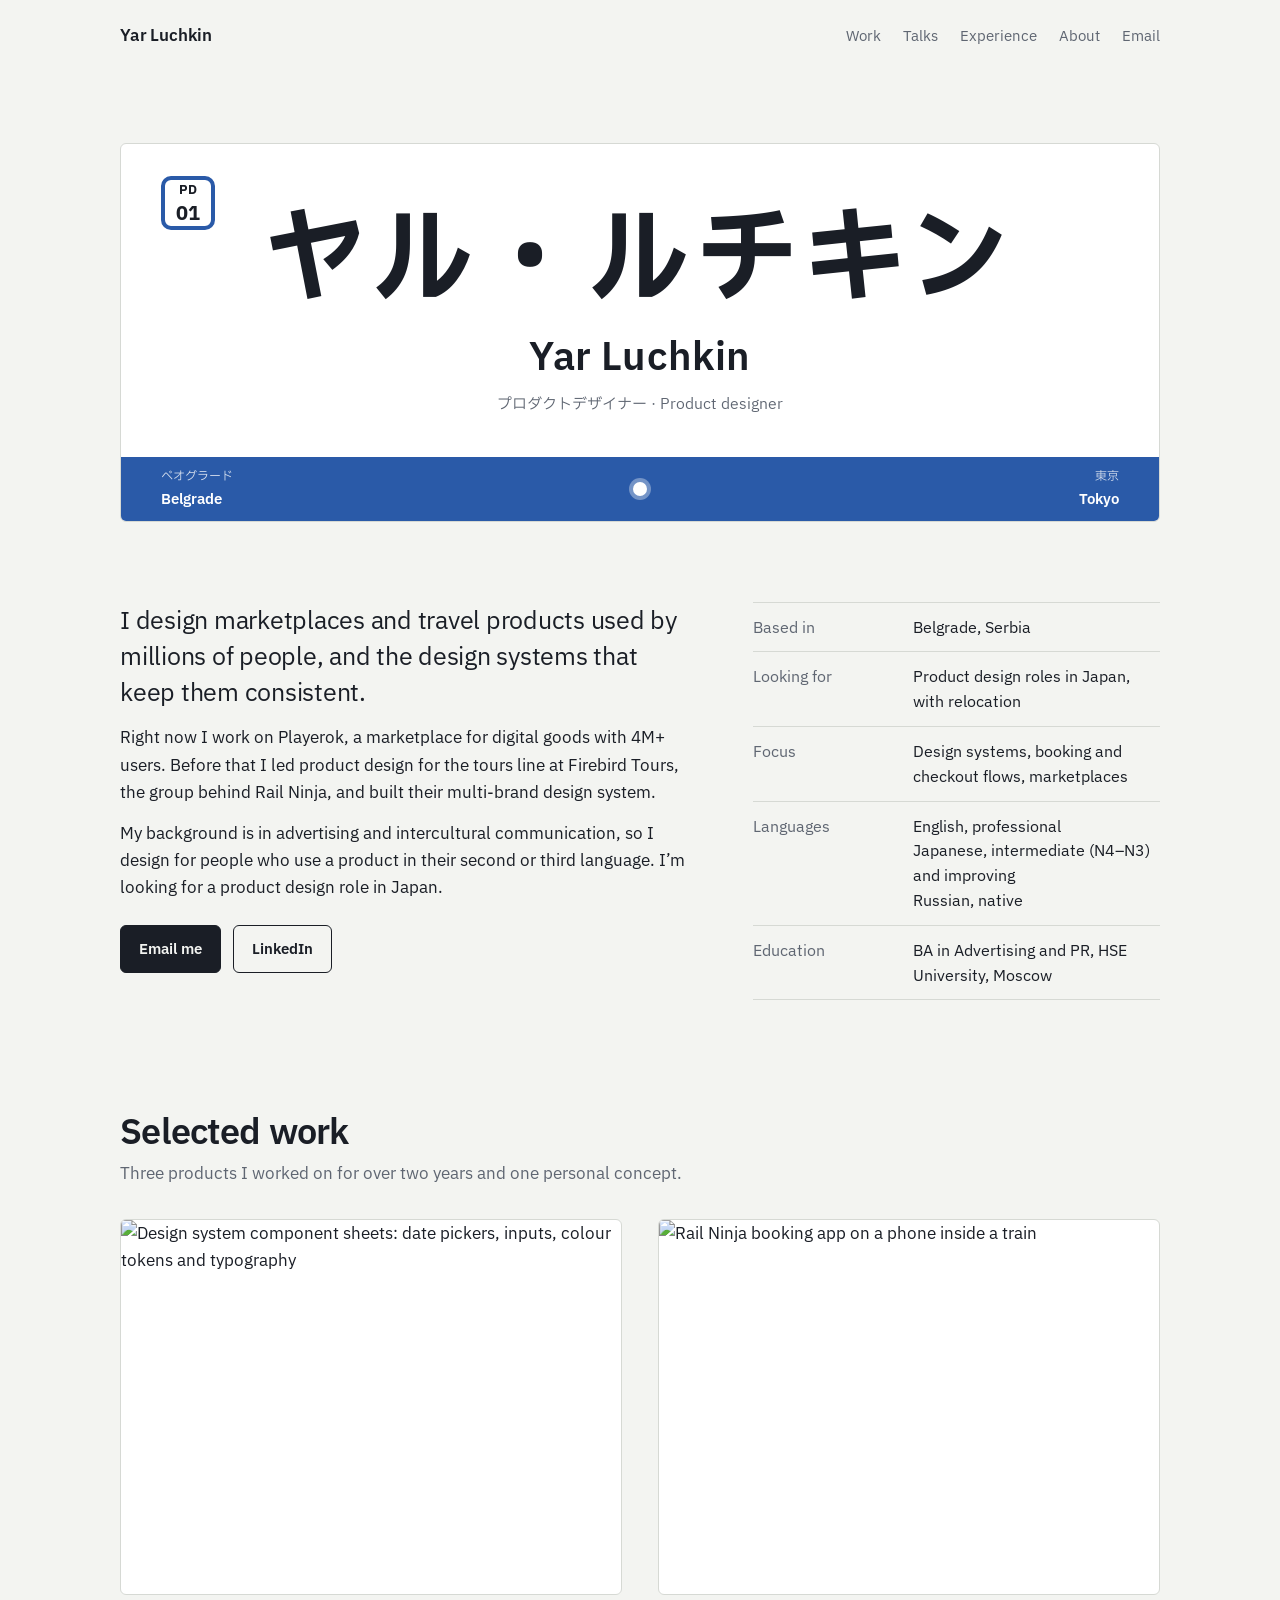
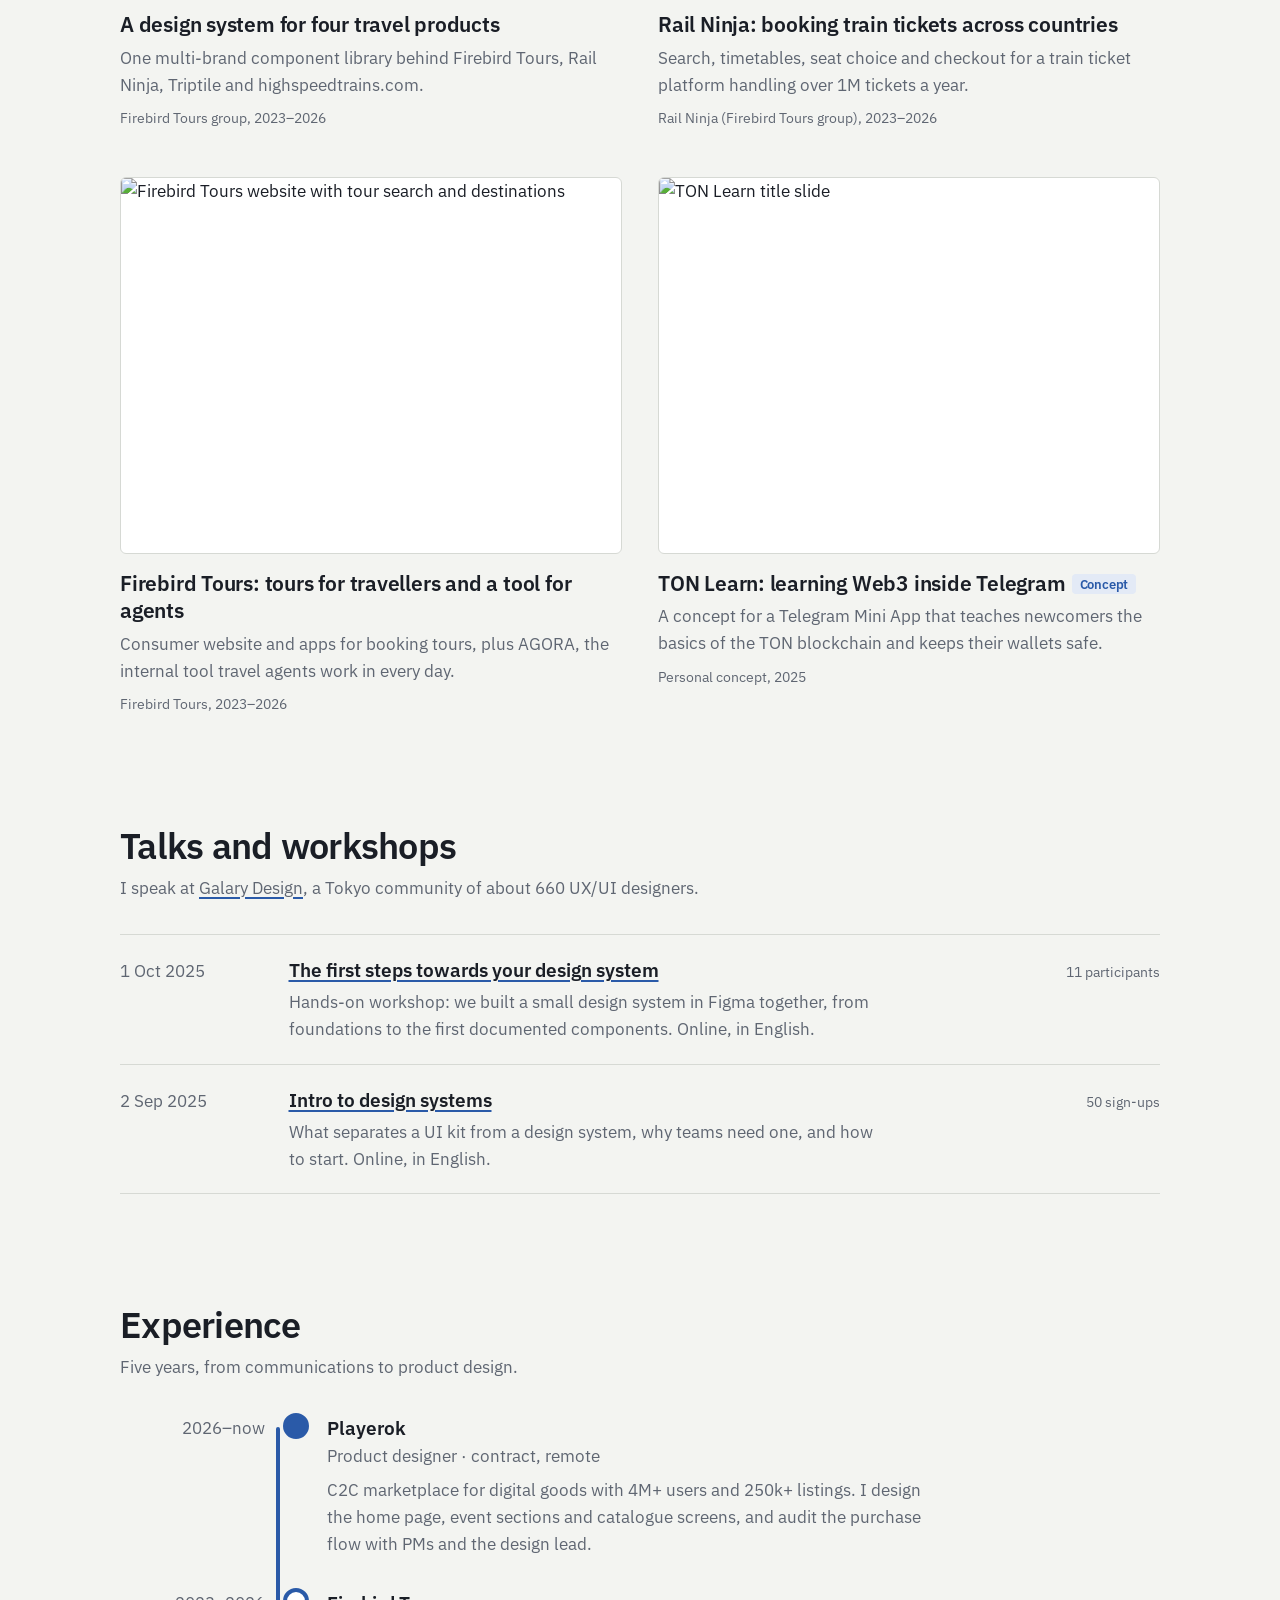
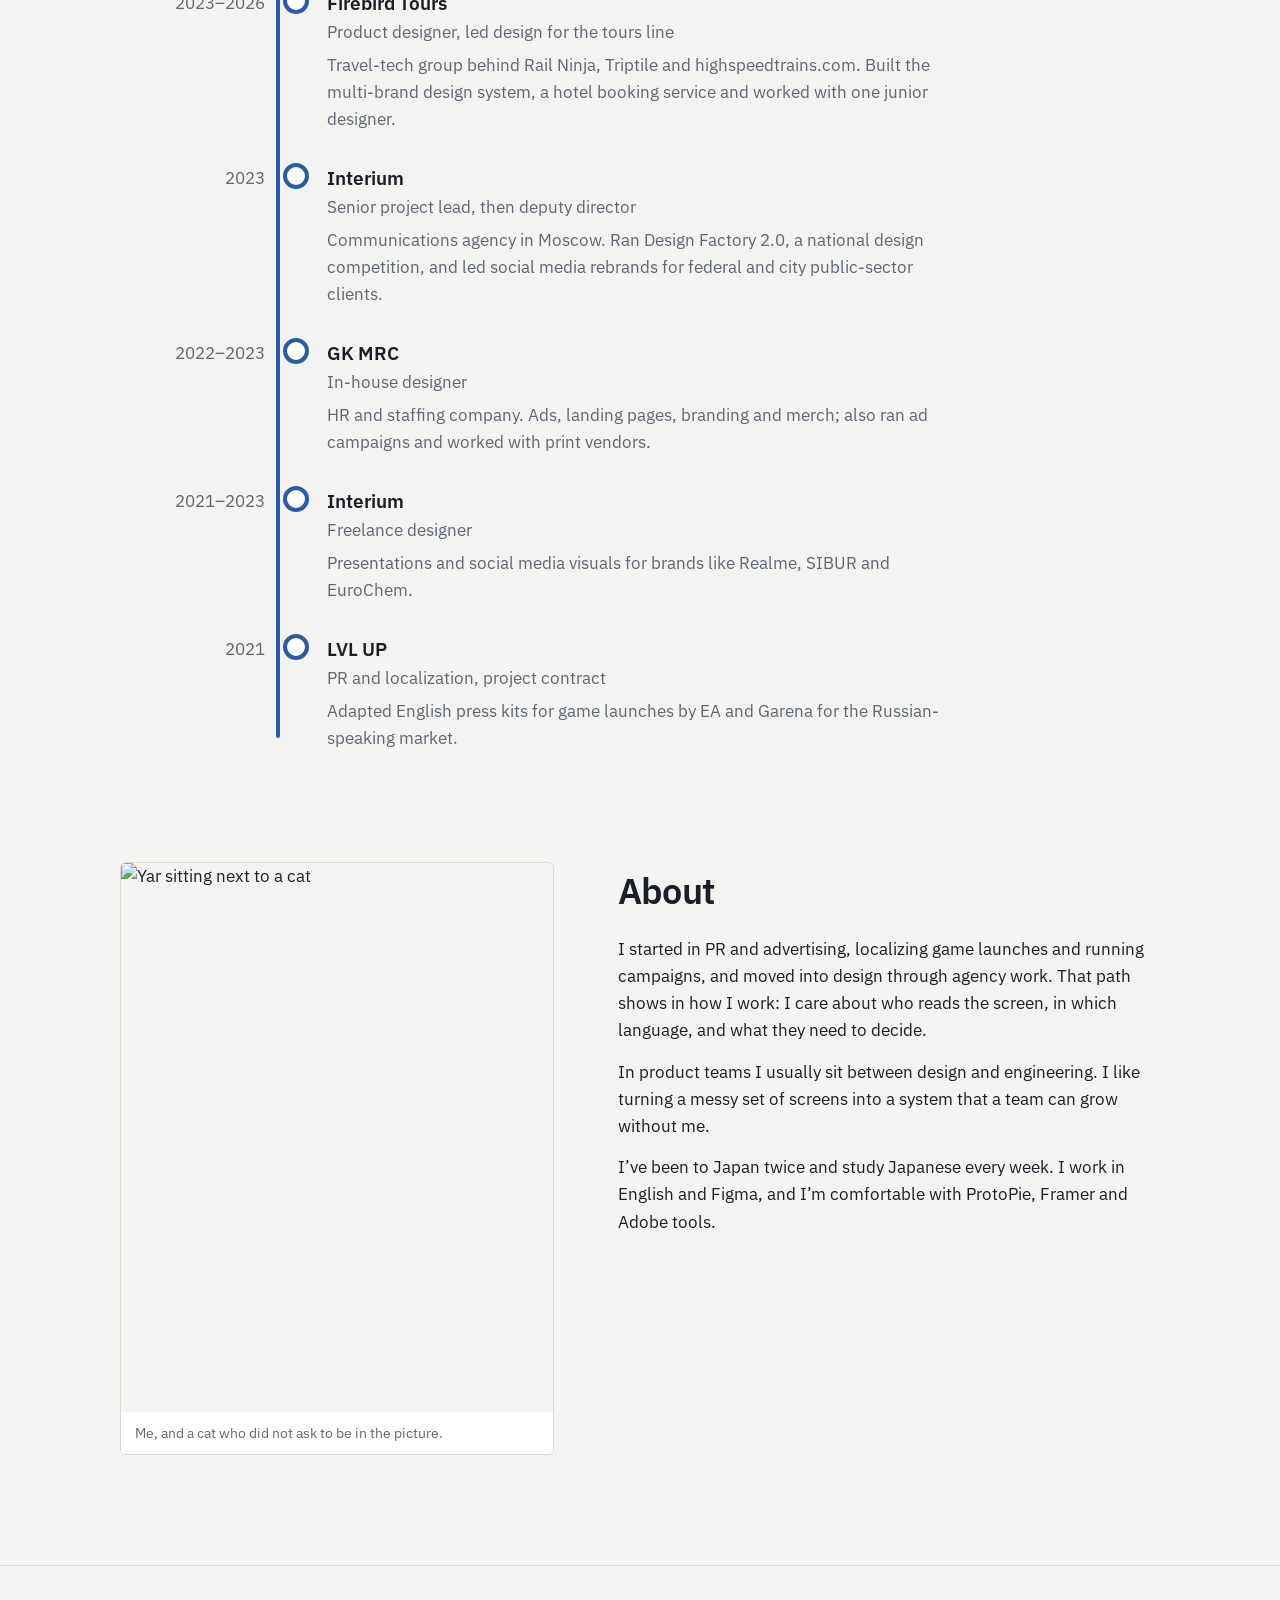
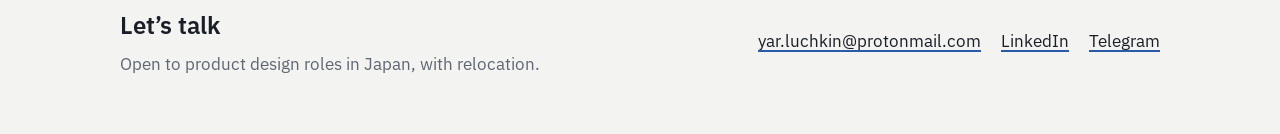
==== index.html @ 5eaac532 "Portfolio site: home, four case studies, talks and experience Co-Authored-By: Claude Opus 5.5 <norep" ====
<!doctype html>
<html lang="en">
<head>
<meta charset="utf-8">
<meta name="viewport" content="width=device-width, initial-scale=1">
<title>Yar Luchkin, product designer</title>
<meta name="description" content="Product designer for marketplaces and travel products. Design systems, booking flows, products for a global audience. Relocating to Japan.">
<meta property="og:title" content="Yar Luchkin, product designer">
<meta property="og:description" content="Product designer for marketplaces and travel products. Design systems, booking flows, products for a global audience. Relocating to Japan.">
<meta property="og:type" content="website">
<meta property="og:url" content="https://ceoofdesign.github.io/">
<meta property="og:image" content="https://framerusercontent.com/images/vSUKcOv5HLFiU26d20RjwUamEXE.png?scale-down-to=1200">
<link rel="icon" href="assets/favicon.svg" type="image/svg+xml">
<link rel="preconnect" href="https://fonts.googleapis.com">
<link rel="preconnect" href="https://fonts.gstatic.com" crossorigin>
<link href="https://fonts.googleapis.com/css2?family=IBM+Plex+Sans:wght@400;600;700&family=IBM+Plex+Sans+JP:wght@400;600;700&display=swap" rel="stylesheet">
<link rel="stylesheet" href="assets/site.css">
</head>
<body>
<a class="skip" href="#main">Skip to content</a>
<header class="site-head"><div class="wrap">
  <a class="brand" href="">Yar Luchkin</a>
  <nav class="site-nav" aria-label="Main">
    <a href="#work">Work</a>
    <a href="#talks">Talks</a>
    <a href="#experience">Experience</a>
    <a href="#about">About</a>
    <a href="mailto:yar.luchkin@protonmail.com">Email</a>
  </nav>
</div></header>
<main id="main">
<div class="wrap">

<section class="sign" aria-label="Introduction">
  <div class="sign-body">
    <span class="sign-number" aria-hidden="true">PD<b>01</b></span>
    <p class="sign-kana" lang="ja">ヤル・ルチキン</p>
    <h1 class="sign-roman">Yar Luchkin</h1>
    <p class="sign-sub"><span lang="ja">プロダクトデザイナー</span> · Product designer</p>
  </div>
  <div class="sign-bar">
    <span class="from"><small lang="ja">ベオグラード</small><strong>Belgrade</strong></span>
    <span class="here" aria-hidden="true"></span>
    <span class="to"><small lang="ja">東京</small><strong>Tokyo</strong></span>
  </div>
</section>

<section class="intro" aria-label="About me in short">
  <div>
    <p class="lede">I design marketplaces and travel products used by millions of people, and the design systems that keep them consistent.</p>
    <p>Right now I work on Playerok, a marketplace for digital goods with 4M+ users. Before that I led product design for the tours line at Firebird Tours, the group behind Rail Ninja, and built their multi-brand design system.</p>
    <p>My background is in advertising and intercultural communication, so I design for people who use a product in their second or third language. I’m looking for a product design role in Japan.</p>
    <div class="actions">
      <a class="btn primary" href="mailto:yar.luchkin@protonmail.com">Email me</a>
      <a class="btn" href="https://www.linkedin.com/in/yar-luchkin/">LinkedIn</a>
    </div>
  </div>
  <dl class="facts">
    <div><dt>Based in</dt><dd>Belgrade, Serbia</dd></div>
    <div><dt>Looking for</dt><dd>Product design roles in Japan, with relocation</dd></div>
    <div><dt>Focus</dt><dd>Design systems, booking and checkout flows, marketplaces</dd></div>
    <div><dt>Languages</dt><dd>English, professional<br>Japanese, intermediate (N4–N3) and improving<br>Russian, native</dd></div>
    <div><dt>Education</dt><dd>BA in Advertising and PR, HSE University, Moscow</dd></div>
  </dl>
</section>

<section class="section" id="work">
  <h2>Selected work</h2>
  <p class="section-note">Three products I worked on for over two years and one personal concept.</p>
  <div class="work">
  <a class="case-card" href="work/design-system/">
    <figure><img src="https://framerusercontent.com/images/PuStnQIBGpmB9LFezK4gvB1uaQQ.png?scale-down-to=1024" alt="Design system component sheets: date pickers, inputs, colour tokens and typography" loading="lazy" width="1600" height="1200"></figure>
    <h3>A design system for four travel products</h3>
    <p>One multi-brand component library behind Firebird Tours, Rail Ninja, Triptile and highspeedtrains.com.</p>
    <p class="meta">Firebird Tours group, 2023–2026</p>
  </a>
  <a class="case-card" href="work/rail-ninja/">
    <figure><img src="https://framerusercontent.com/images/6AyHvDjTIuqSqc1iORZHDbHZCwY.png?scale-down-to=1024" alt="Rail Ninja booking app on a phone inside a train" loading="lazy" width="1600" height="1200"></figure>
    <h3>Rail Ninja: booking train tickets across countries</h3>
    <p>Search, timetables, seat choice and checkout for a train ticket platform handling over 1M tickets a year.</p>
    <p class="meta">Rail Ninja (Firebird Tours group), 2023–2026</p>
  </a>
  <a class="case-card" href="work/firebird-tours/">
    <figure><img src="https://framerusercontent.com/images/V0OKow5FVLjzJkm32BB4H40jm4.png?scale-down-to=1024" alt="Firebird Tours website with tour search and destinations" loading="lazy" width="1600" height="1200"></figure>
    <h3>Firebird Tours: tours for travellers and a tool for agents</h3>
    <p>Consumer website and apps for booking tours, plus AGORA, the internal tool travel agents work in every day.</p>
    <p class="meta">Firebird Tours, 2023–2026</p>
  </a>
  <a class="case-card" href="work/ton-learn/">
    <figure><img src="https://framerusercontent.com/images/z6qjIoTX3oU3K5DU6TvPd8UEPsQ.png?scale-down-to=1024" alt="TON Learn title slide" loading="lazy" width="1600" height="1200"></figure>
    <h3>TON Learn: learning Web3 inside Telegram<span class="tag">Concept</span></h3>
    <p>A concept for a Telegram Mini App that teaches newcomers the basics of the TON blockchain and keeps their wallets safe.</p>
    <p class="meta">Personal concept, 2025</p>
  </a>
  </div>
</section>

<section class="section" id="talks">
  <h2>Talks and workshops</h2>
  <p class="section-note">I speak at <a href="https://www.meetup.com/galary-ux-ui-design-community/">Galary Design</a>, a Tokyo community of about 660 UX/UI designers.</p>
  <ul class="talks">
  <li><time datetime="2025-10-01">1 Oct 2025</time><div><h3><a href="https://www.meetup.com/galary-ux-ui-design-community/events/?type=past">The first steps towards your design system</a></h3><p>Hands-on workshop: we built a small design system in Figma together, from foundations to the first documented components. Online, in English.</p></div><span class="count">11 participants</span></li>
  <li><time datetime="2025-09-02">2 Sep 2025</time><div><h3><a href="https://www.meetup.com/galary-ux-ui-design-community/events/?type=past">Intro to design systems</a></h3><p>What separates a UI kit from a design system, why teams need one, and how to start. Online, in English.</p></div><span class="count">50 sign-ups</span></li>
  </ul>
</section>

<section class="section" id="experience">
  <h2>Experience</h2>
  <p class="section-note">Five years, from communications to product design.</p>
  <ol class="route">
  <li class="now"><span class="years">2026–now</span><span class="stop" aria-hidden="true"></span><div><h3>Playerok</h3><p class="role">Product designer · contract, remote</p><p>C2C marketplace for digital goods with 4M+ users and 250k+ listings. I design the home page, event sections and catalogue screens, and audit the purchase flow with PMs and the design lead.</p></div></li>
  <li class=""><span class="years">2023–2026</span><span class="stop" aria-hidden="true"></span><div><h3>Firebird Tours</h3><p class="role">Product designer, led design for the tours line</p><p>Travel-tech group behind Rail Ninja, Triptile and highspeedtrains.com. Built the multi-brand design system, a hotel booking service and worked with one junior designer.</p></div></li>
  <li class=""><span class="years">2023</span><span class="stop" aria-hidden="true"></span><div><h3>Interium</h3><p class="role">Senior project lead, then deputy director</p><p>Communications agency in Moscow. Ran Design Factory 2.0, a national design competition, and led social media rebrands for federal and city public-sector clients.</p></div></li>
  <li class=""><span class="years">2022–2023</span><span class="stop" aria-hidden="true"></span><div><h3>GK MRC</h3><p class="role">In-house designer</p><p>HR and staffing company. Ads, landing pages, branding and merch; also ran ad campaigns and worked with print vendors.</p></div></li>
  <li class=""><span class="years">2021–2023</span><span class="stop" aria-hidden="true"></span><div><h3>Interium</h3><p class="role">Freelance designer</p><p>Presentations and social media visuals for brands like Realme, SIBUR and EuroChem.</p></div></li>
  <li class=""><span class="years">2021</span><span class="stop" aria-hidden="true"></span><div><h3>LVL UP</h3><p class="role">PR and localization, project contract</p><p>Adapted English press kits for game launches by EA and Garena for the Russian-speaking market.</p></div></li>
  </ol>
</section>

<section class="section about" id="about">
  <figure>
    <img src="https://framerusercontent.com/images/OZzROdC4GEyMwq6nO2KbI7fP9Vs.jpg?scale-down-to=1024" alt="Yar sitting next to a cat" loading="lazy" width="1024" height="1301">
    <figcaption>Me, and a cat who did not ask to be in the picture.</figcaption>
  </figure>
  <div>
    <h2 style="font-size:clamp(26px,3.4vw,36px);margin:0 0 16px;font-weight:600;letter-spacing:-0.02em">About</h2>
    <p>I started in PR and advertising, localizing game launches and running campaigns, and moved into design through agency work. That path shows in how I work: I care about who reads the screen, in which language, and what they need to decide.</p>
    <p>In product teams I usually sit between design and engineering. I like turning a messy set of screens into a system that a team can grow without me.</p>
    <p>I’ve been to Japan twice and study Japanese every week. I work in English and Figma, and I’m comfortable with ProtoPie, Framer and Adobe tools.</p>
  </div>
</section>

</div>
</main>
<footer class="site-foot" id="contact"><div class="wrap">
  <div>
    <h2>Let’s talk</h2>
    <p>Open to product design roles in Japan, with relocation.</p>
  </div>
  <div class="links">
    <a href="mailto:yar.luchkin@protonmail.com">yar.luchkin@protonmail.com</a>
    <a href="https://www.linkedin.com/in/yar-luchkin/">LinkedIn</a>
    <a href="https://t.me/ceoofdesign">Telegram</a>
  </div>
</div></footer>
</body>
</html>
---- assets/site.css ----
/* Yar Luchkin — portfolio
   Motif: Japanese station signage (駅名標). Everything else stays quiet. */

:root {
  --paper: #f3f4f1;
  --sign: #ffffff;
  --ink: #1a1e26;
  --muted: #5f6672;
  --rule: #d6d9d4;
  --line: #2a5aa8;          /* line colour on the sign and the route map */
  --line-soft: #e3eaf6;
  --measure: 66ch;
  --wrap: 1120px;
  --gutter: clamp(16px, 4vw, 40px);
  --font: "IBM Plex Sans", "IBM Plex Sans JP", system-ui, sans-serif;
  --font-jp: "IBM Plex Sans JP", "IBM Plex Sans", system-ui, sans-serif;
}

@media (prefers-color-scheme: dark) {
  :root:not([data-theme="light"]) {
    --paper: #15181e;
    --sign: #1e222a;
    --ink: #eceef1;
    --muted: #a3a9b3;
    --rule: #333843;
    --line: #6f9be3;
    --line-soft: #233149;
  }
}

*, *::before, *::after { box-sizing: border-box; }
html { -webkit-text-size-adjust: 100%; }
body {
  margin: 0;
  background: var(--paper);
  color: var(--ink);
  font-family: var(--font);
  font-size: 17px;
  line-height: 1.6;
  text-rendering: optimizeLegibility;
}
img { max-width: 100%; height: auto; display: block; }
a { color: inherit; text-decoration-color: var(--line); text-underline-offset: 3px; text-decoration-thickness: 1.5px; }
a:hover { color: var(--line); }
:focus-visible { outline: 2.5px solid var(--line); outline-offset: 3px; border-radius: 2px; }

.wrap { max-width: var(--wrap); margin: 0 auto; padding: 0 var(--gutter); }
.skip { position: absolute; left: -999px; }
.skip:focus { left: 16px; top: 16px; background: var(--sign); padding: 8px 12px; z-index: 10; }

/* Header */
.site-head { padding: 22px 0; }
.site-head .wrap { display: flex; align-items: center; justify-content: space-between; gap: 24px; flex-wrap: wrap; }
.brand { font-weight: 600; text-decoration: none; letter-spacing: -0.01em; }
.site-nav { display: flex; gap: 22px; flex-wrap: wrap; font-size: 15px; }
.site-nav a { text-decoration: none; color: var(--muted); }
.site-nav a:hover, .site-nav a[aria-current="page"] { color: var(--ink); }

/* The station sign */
.sign {
  margin: clamp(24px, 6vw, 72px) 0 0;
  background: var(--sign);
  border: 1px solid var(--rule);
  border-radius: 6px;
  overflow: hidden;
}
.sign-body { padding: clamp(28px, 6vw, 64px) var(--gutter) clamp(20px, 4vw, 40px); text-align: center; position: relative; }
.sign-number {
  position: absolute; left: var(--gutter); top: clamp(20px, 4vw, 32px);
  display: inline-grid; place-items: center;
  width: 54px; height: 54px; border: 4px solid var(--line); border-radius: 10px;
  font-weight: 700; line-height: 1; font-size: 13px; color: var(--ink); background: var(--sign);
}
.sign-number b { display: block; font-size: 20px; }
.sign-kana { font-family: var(--font-jp); font-weight: 700; font-size: clamp(44px, 9vw, 104px); line-height: 1.05; letter-spacing: 0.04em; margin: 0; }
.sign-roman { font-weight: 600; font-size: clamp(22px, 3.6vw, 40px); letter-spacing: 0.01em; margin: 6px 0 0; }
.sign-sub { font-family: var(--font-jp); color: var(--muted); font-size: 15px; margin: 6px 0 0; }
.sign-bar { background: var(--line); color: #fff; display: grid; grid-template-columns: 1fr auto 1fr; align-items: center; padding: 10px var(--gutter); gap: 12px; font-size: 15px; }
.sign-bar .from { text-align: left; }
.sign-bar .to { text-align: right; }
.sign-bar .here { width: 14px; height: 14px; background: #fff; border-radius: 50%; box-shadow: 0 0 0 4px rgba(255,255,255,.35); }
.sign-bar small { display: block; opacity: .8; font-size: 12px; font-family: var(--font-jp); }
.sign-bar strong { font-weight: 600; }

@media (prefers-reduced-motion: no-preference) {
  .sign-bar .here { animation: pulse 2.4s ease-in-out 3; }
  @keyframes pulse { 50% { box-shadow: 0 0 0 9px rgba(255,255,255,0); } }
}

/* Intro */
.intro { display: grid; grid-template-columns: minmax(0, 1.4fr) minmax(0, 1fr); gap: clamp(28px, 5vw, 64px); margin: clamp(40px, 7vw, 80px) 0; align-items: start; }
.lede { font-size: clamp(20px, 2.3vw, 25px); line-height: 1.45; margin: 0 0 18px; max-width: 34ch; letter-spacing: -0.01em; }
.intro p { max-width: var(--measure); margin: 0 0 14px; }
.actions { display: flex; gap: 12px; flex-wrap: wrap; margin-top: 24px; }
.btn { display: inline-block; padding: 11px 18px; border-radius: 6px; text-decoration: none; font-weight: 600; font-size: 15px; border: 1.5px solid var(--ink); }
.btn.primary { background: var(--ink); color: var(--paper); }
.btn.primary:hover { background: var(--line); border-color: var(--line); color: #fff; }
.btn:not(.primary):hover { border-color: var(--line); }

.facts { margin: 0; border-top: 1px solid var(--rule); }
.facts div { display: grid; grid-template-columns: 9.5em 1fr; gap: 12px; padding: 12px 0; border-bottom: 1px solid var(--rule); font-size: 15.5px; }
.facts dt { color: var(--muted); }
.facts dd { margin: 0; }

/* Sections */
.section { margin: clamp(56px, 9vw, 110px) 0; }
.section > h2 { font-size: clamp(26px, 3.4vw, 36px); line-height: 1.15; letter-spacing: -0.02em; margin: 0 0 8px; font-weight: 600; }
.section > .section-note { color: var(--muted); margin: 0 0 32px; max-width: var(--measure); }

/* Work */
.work { display: grid; grid-template-columns: repeat(2, minmax(0, 1fr)); gap: clamp(28px, 4vw, 48px) clamp(20px, 3vw, 36px); }
.case-card { text-decoration: none; display: block; }
.case-card figure { margin: 0 0 16px; aspect-ratio: 4 / 3; overflow: hidden; border-radius: 6px; border: 1px solid var(--rule); background: var(--sign); }
.case-card img { width: 100%; height: 100%; object-fit: cover; }
.case-card h3 { font-size: 21px; line-height: 1.3; margin: 0 0 6px; font-weight: 600; letter-spacing: -0.01em; }
.case-card:hover h3 { color: var(--line); }
.case-card p { margin: 0; color: var(--muted); max-width: 52ch; }
.case-card .meta { font-size: 14px; margin-top: 8px; color: var(--muted); }
.tag { display: inline-block; font-size: 12.5px; font-weight: 600; color: var(--line); background: var(--line-soft); padding: 2px 8px; border-radius: 4px; margin-left: 6px; vertical-align: 2px; }

/* Talks */
.talks { list-style: none; padding: 0; margin: 0; border-top: 1px solid var(--rule); }
.talks li { display: grid; grid-template-columns: 8.5em minmax(0, 1fr) auto; gap: 8px 24px; padding: 20px 0; border-bottom: 1px solid var(--rule); align-items: baseline; }
.talks time { color: var(--muted); font-variant-numeric: tabular-nums; }
.talks h3 { margin: 0 0 4px; font-size: 19px; font-weight: 600; }
.talks p { margin: 0; color: var(--muted); max-width: 60ch; }
.talks .count { color: var(--muted); font-size: 14px; white-space: nowrap; }

/* Experience as a route map */
.route { list-style: none; padding: 0; margin: 0; position: relative; }
.route::before { content: ""; position: absolute; left: calc(8.5em + 11px); top: 14px; bottom: 14px; width: 4px; background: var(--line); border-radius: 2px; }
.route li { display: grid; grid-template-columns: 8.5em 26px minmax(0, 1fr); gap: 0 18px; padding: 0 0 30px; position: relative; }
.route li:last-child { padding-bottom: 0; }
.route .years { color: var(--muted); font-variant-numeric: tabular-nums; padding-top: 2px; text-align: right; }
.route .stop { width: 26px; height: 26px; border-radius: 50%; background: var(--sign); border: 4px solid var(--line); position: relative; z-index: 1; }
.route li.now .stop { background: var(--line); }
.route h3 { margin: 0; font-size: 19px; font-weight: 600; }
.route .role { margin: 0 0 6px; }
.route p { margin: 0; color: var(--muted); max-width: 62ch; }

/* About */
.about { display: grid; grid-template-columns: minmax(0, 1fr) minmax(0, 1.25fr); gap: clamp(28px, 5vw, 64px); align-items: start; }
.about figure { margin: 0; border-radius: 6px; overflow: hidden; border: 1px solid var(--rule); }
.about figcaption { font-size: 14px; color: var(--muted); padding: 10px 14px; background: var(--sign); }
.about p { max-width: var(--measure); margin: 0 0 14px; }

/* Footer */
.site-foot { border-top: 1px solid var(--rule); padding: 40px 0 56px; margin-top: clamp(56px, 9vw, 110px); }
.site-foot .wrap { display: flex; justify-content: space-between; gap: 24px; flex-wrap: wrap; }
.site-foot h2 { font-size: 24px; margin: 0 0 6px; font-weight: 600; }
.site-foot p { margin: 0; color: var(--muted); }
.links { display: flex; gap: 20px; flex-wrap: wrap; align-items: center; }

/* Case pages */
.case-head { margin: clamp(32px, 6vw, 64px) 0 32px; }
.crumb { font-size: 15px; color: var(--muted); }
.crumb a { color: var(--muted); }
.case-head h1 { font-size: clamp(32px, 5vw, 54px); line-height: 1.08; letter-spacing: -0.025em; margin: 12px 0 16px; font-weight: 600; max-width: 20ch; }
.case-head .lede { max-width: 46ch; }
.case-meta { display: grid; grid-template-columns: repeat(4, minmax(0, 1fr)); gap: 16px 24px; margin: 28px 0 0; padding: 18px 0; border-top: 1px solid var(--rule); border-bottom: 1px solid var(--rule); }
.case-meta dt { color: var(--muted); font-size: 14px; }
.case-meta dd { margin: 2px 0 0; font-size: 15.5px; }
.case-cover { margin: 0 0 clamp(40px, 6vw, 72px); border-radius: 6px; overflow: hidden; border: 1px solid var(--rule); background: var(--sign); }
.case-body { display: grid; grid-template-columns: 12em minmax(0, 1fr); gap: 8px clamp(24px, 4vw, 56px); }
.case-body h2 { font-size: 19px; font-weight: 600; margin: 0; padding-top: 3px; }
.case-body .block { max-width: var(--measure); margin-bottom: clamp(32px, 5vw, 48px); }
.case-body .block > :first-child { margin-top: 0; }
.case-body ul { padding-left: 1.1em; margin: 0; }
.case-body li { margin-bottom: 10px; }
.case-body li strong { font-weight: 600; }
.note { font-size: 15px; color: var(--muted); }
.gallery { display: grid; grid-template-columns: repeat(2, minmax(0, 1fr)); gap: 16px; margin: 8px 0 clamp(40px, 6vw, 64px); }
.gallery figure { margin: 0; border-radius: 6px; overflow: hidden; border: 1px solid var(--rule); background: var(--sign); }
.gallery figure.wide { grid-column: 1 / -1; }
.gallery figcaption { font-size: 14px; color: var(--muted); padding: 10px 14px; }
.next { display: flex; justify-content: space-between; gap: 16px; flex-wrap: wrap; padding-top: 24px; border-top: 1px solid var(--rule); }
.next a { text-decoration: none; font-weight: 600; }
.next small { display: block; font-weight: 400; color: var(--muted); }

/* Small screens */
@media (max-width: 820px) {
  .intro, .about { grid-template-columns: 1fr; }
  .work { grid-template-columns: 1fr; }
  .case-meta { grid-template-columns: repeat(2, minmax(0, 1fr)); }
  .case-body { grid-template-columns: 1fr; }
  .talks li { grid-template-columns: 1fr; }
}
@media (max-width: 560px) {
  body { font-size: 16px; }
  .sign-number { position: static; margin: 0 auto 14px; }
  .sign-bar { font-size: 14px; }
  .facts div { grid-template-columns: 1fr; gap: 2px; }
  .route::before { left: 11px; }
  .route li { grid-template-columns: 26px minmax(0, 1fr); }
  .route .years { grid-column: 2; grid-row: 1; text-align: left; font-size: 14px; }
  .route .stop { grid-column: 1; grid-row: 1 / span 2; }
  .route li > div { grid-column: 2; }
  .gallery { grid-template-columns: 1fr; }
}
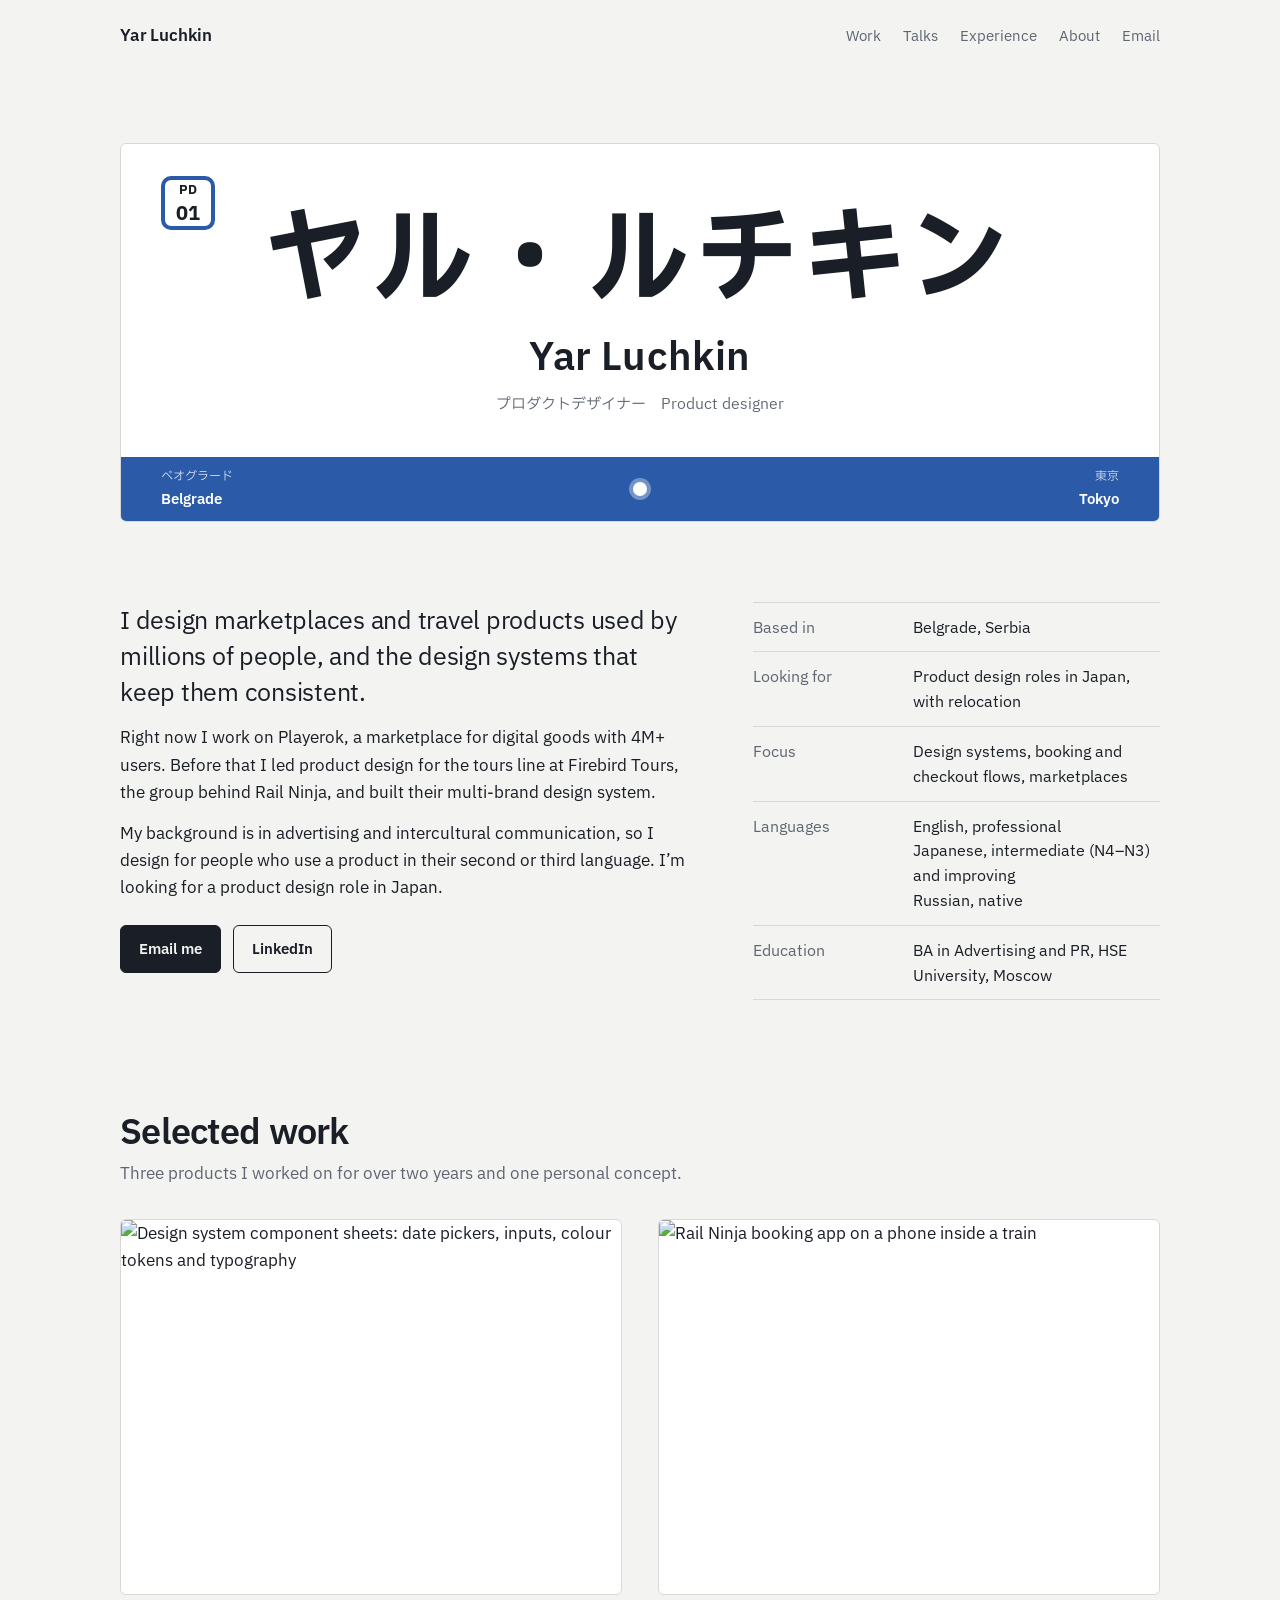
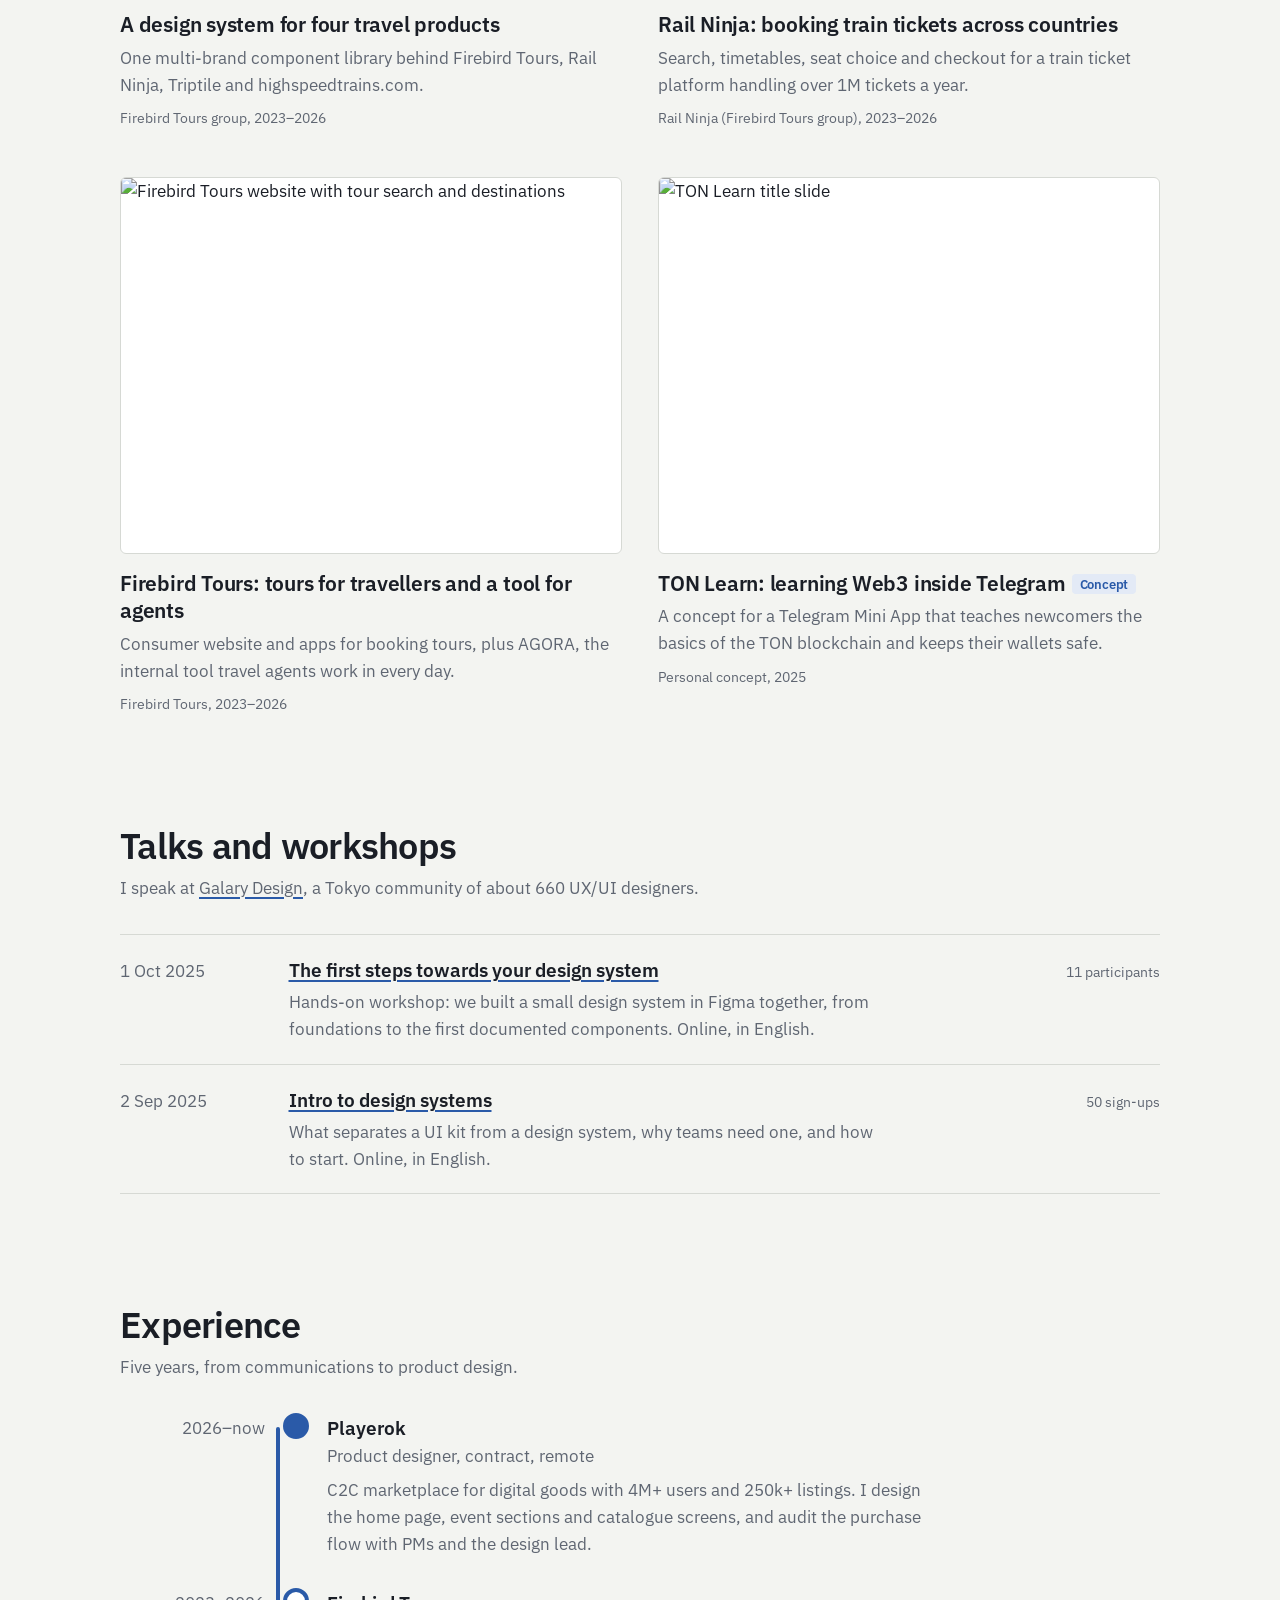
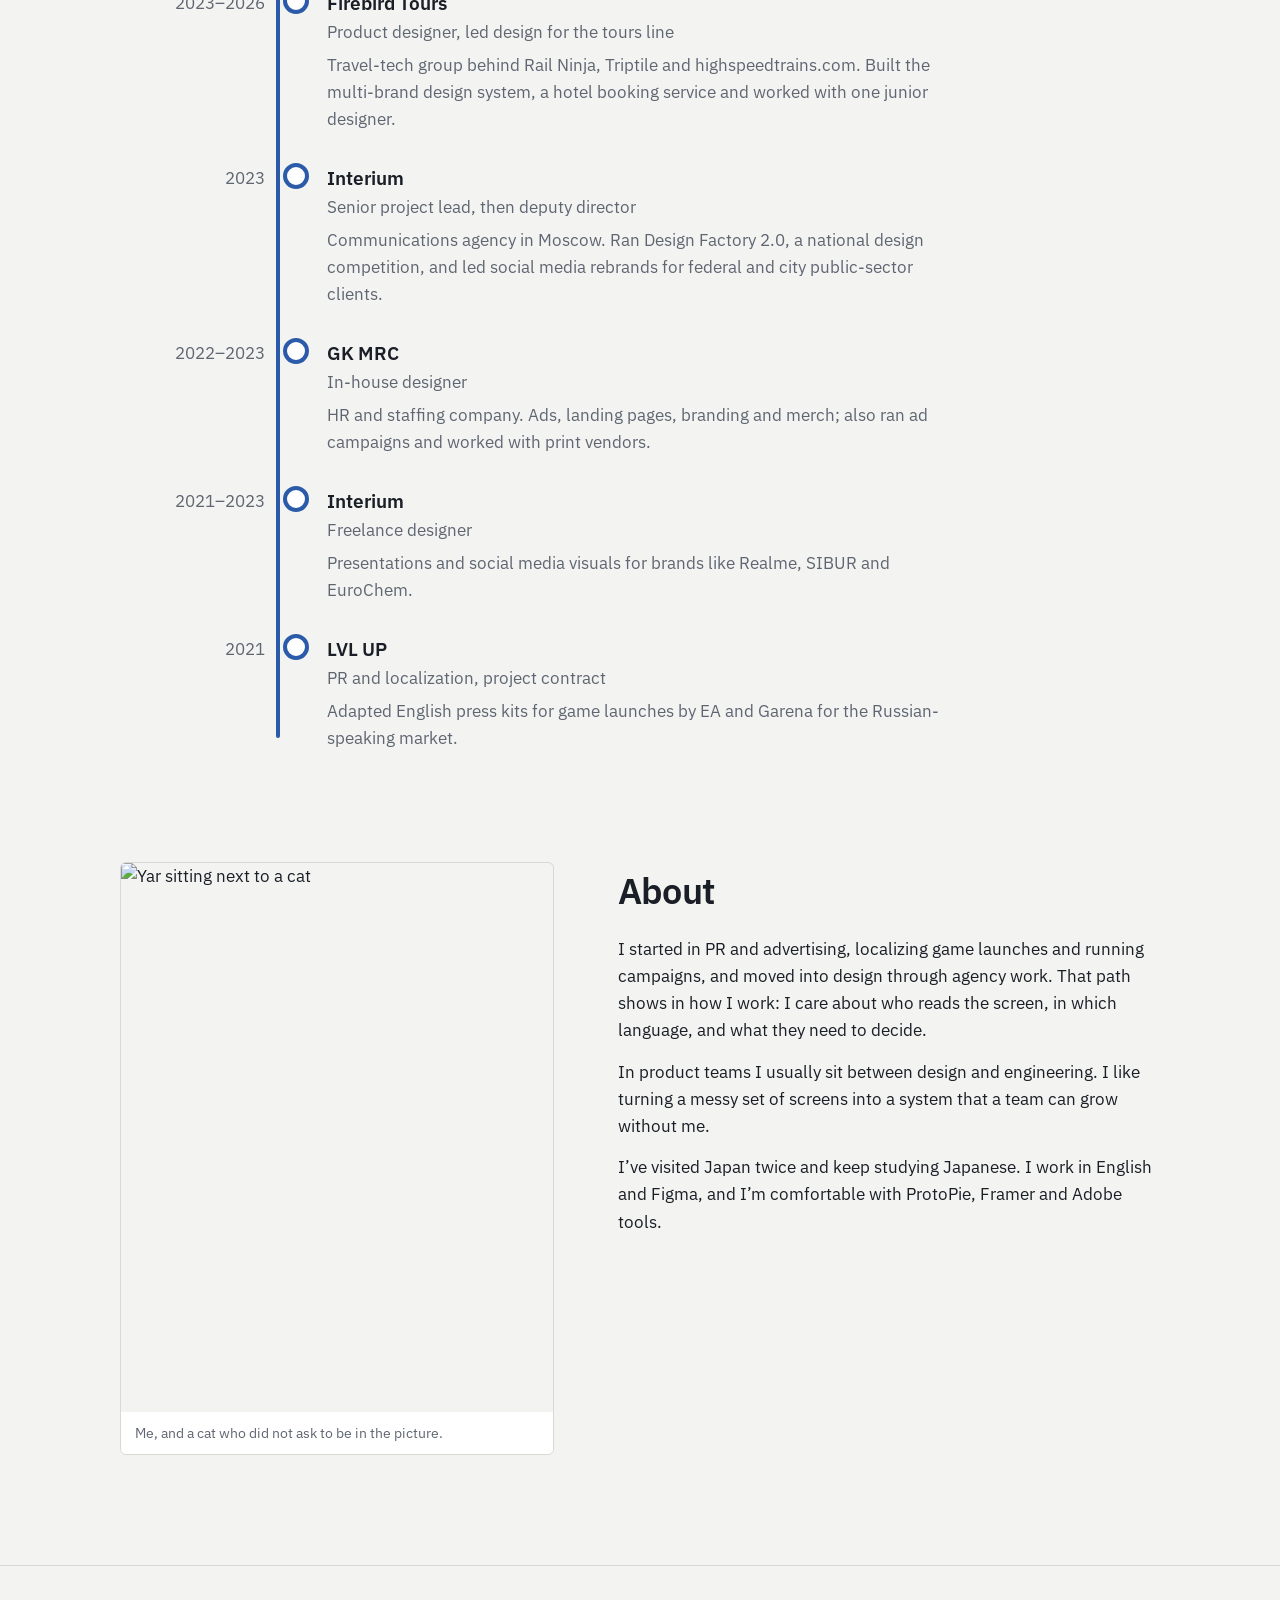
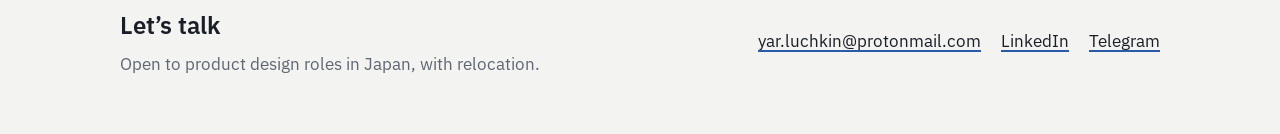
==== commit 0f9a2b64: "Copy fixes Co-Authored-By: Claude Opus 5.5 <noreply@anthropic.com> Claude-Session: https://claude.ai" ====
--- a/index.html
+++ b/index.html
@@ -36,7 +36,7 @@
     <span class="sign-number" aria-hidden="true">PD<b>01</b></span>
     <p class="sign-kana" lang="ja">ヤル・ルチキン</p>
     <h1 class="sign-roman">Yar Luchkin</h1>
-    <p class="sign-sub"><span lang="ja">プロダクトデザイナー</span> · Product designer</p>
+    <p class="sign-sub"><span lang="ja">プロダクトデザイナー</span>&emsp;Product designer</p>
   </div>
   <div class="sign-bar">
     <span class="from"><small lang="ja">ベオグラード</small><strong>Belgrade</strong></span>
@@ -108,7 +108,7 @@
   <h2>Experience</h2>
   <p class="section-note">Five years, from communications to product design.</p>
   <ol class="route">
-  <li class="now"><span class="years">2026–now</span><span class="stop" aria-hidden="true"></span><div><h3>Playerok</h3><p class="role">Product designer · contract, remote</p><p>C2C marketplace for digital goods with 4M+ users and 250k+ listings. I design the home page, event sections and catalogue screens, and audit the purchase flow with PMs and the design lead.</p></div></li>
+  <li class="now"><span class="years">2026–now</span><span class="stop" aria-hidden="true"></span><div><h3>Playerok</h3><p class="role">Product designer, contract, remote</p><p>C2C marketplace for digital goods with 4M+ users and 250k+ listings. I design the home page, event sections and catalogue screens, and audit the purchase flow with PMs and the design lead.</p></div></li>
   <li class=""><span class="years">2023–2026</span><span class="stop" aria-hidden="true"></span><div><h3>Firebird Tours</h3><p class="role">Product designer, led design for the tours line</p><p>Travel-tech group behind Rail Ninja, Triptile and highspeedtrains.com. Built the multi-brand design system, a hotel booking service and worked with one junior designer.</p></div></li>
   <li class=""><span class="years">2023</span><span class="stop" aria-hidden="true"></span><div><h3>Interium</h3><p class="role">Senior project lead, then deputy director</p><p>Communications agency in Moscow. Ran Design Factory 2.0, a national design competition, and led social media rebrands for federal and city public-sector clients.</p></div></li>
   <li class=""><span class="years">2022–2023</span><span class="stop" aria-hidden="true"></span><div><h3>GK MRC</h3><p class="role">In-house designer</p><p>HR and staffing company. Ads, landing pages, branding and merch; also ran ad campaigns and worked with print vendors.</p></div></li>
@@ -126,7 +126,7 @@
     <h2 style="font-size:clamp(26px,3.4vw,36px);margin:0 0 16px;font-weight:600;letter-spacing:-0.02em">About</h2>
     <p>I started in PR and advertising, localizing game launches and running campaigns, and moved into design through agency work. That path shows in how I work: I care about who reads the screen, in which language, and what they need to decide.</p>
     <p>In product teams I usually sit between design and engineering. I like turning a messy set of screens into a system that a team can grow without me.</p>
-    <p>I’ve been to Japan twice and study Japanese every week. I work in English and Figma, and I’m comfortable with ProtoPie, Framer and Adobe tools.</p>
+    <p>I’ve visited Japan twice and keep studying Japanese. I work in English and Figma, and I’m comfortable with ProtoPie, Framer and Adobe tools.</p>
   </div>
 </section>
 
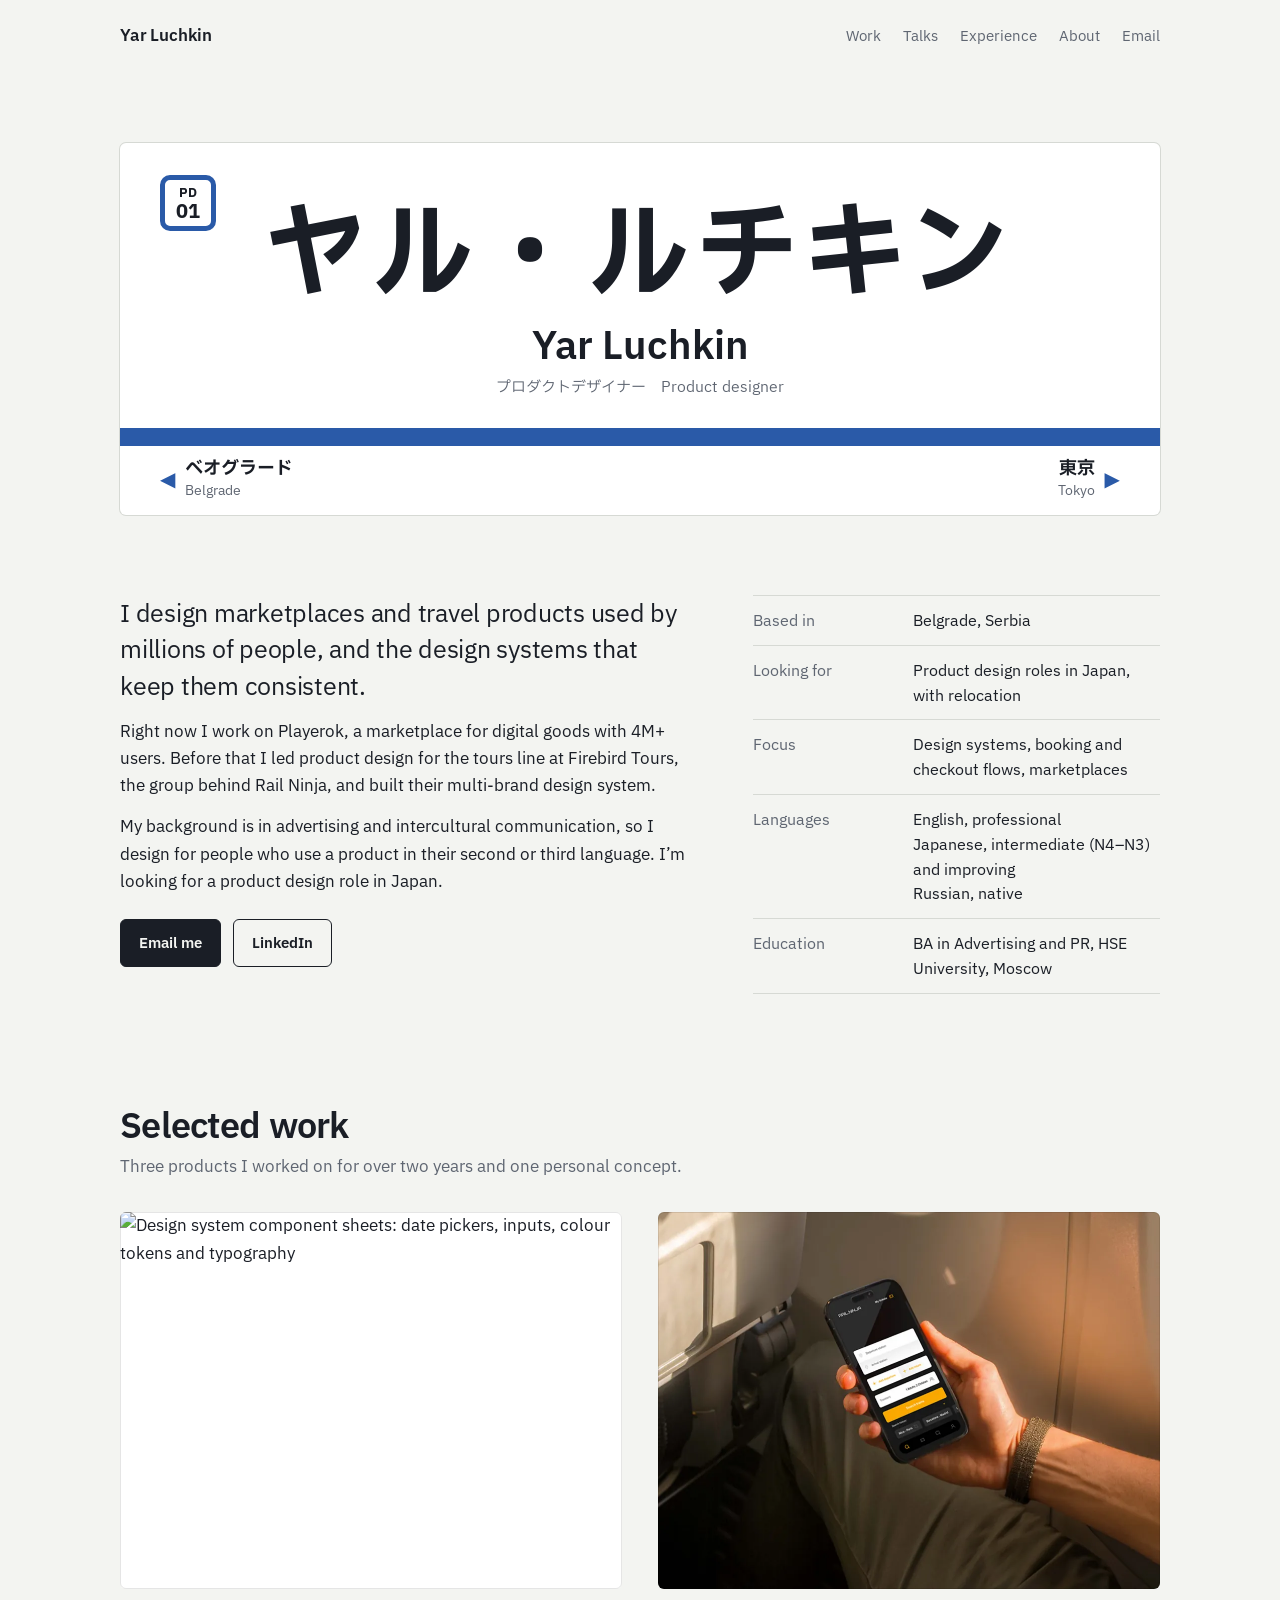
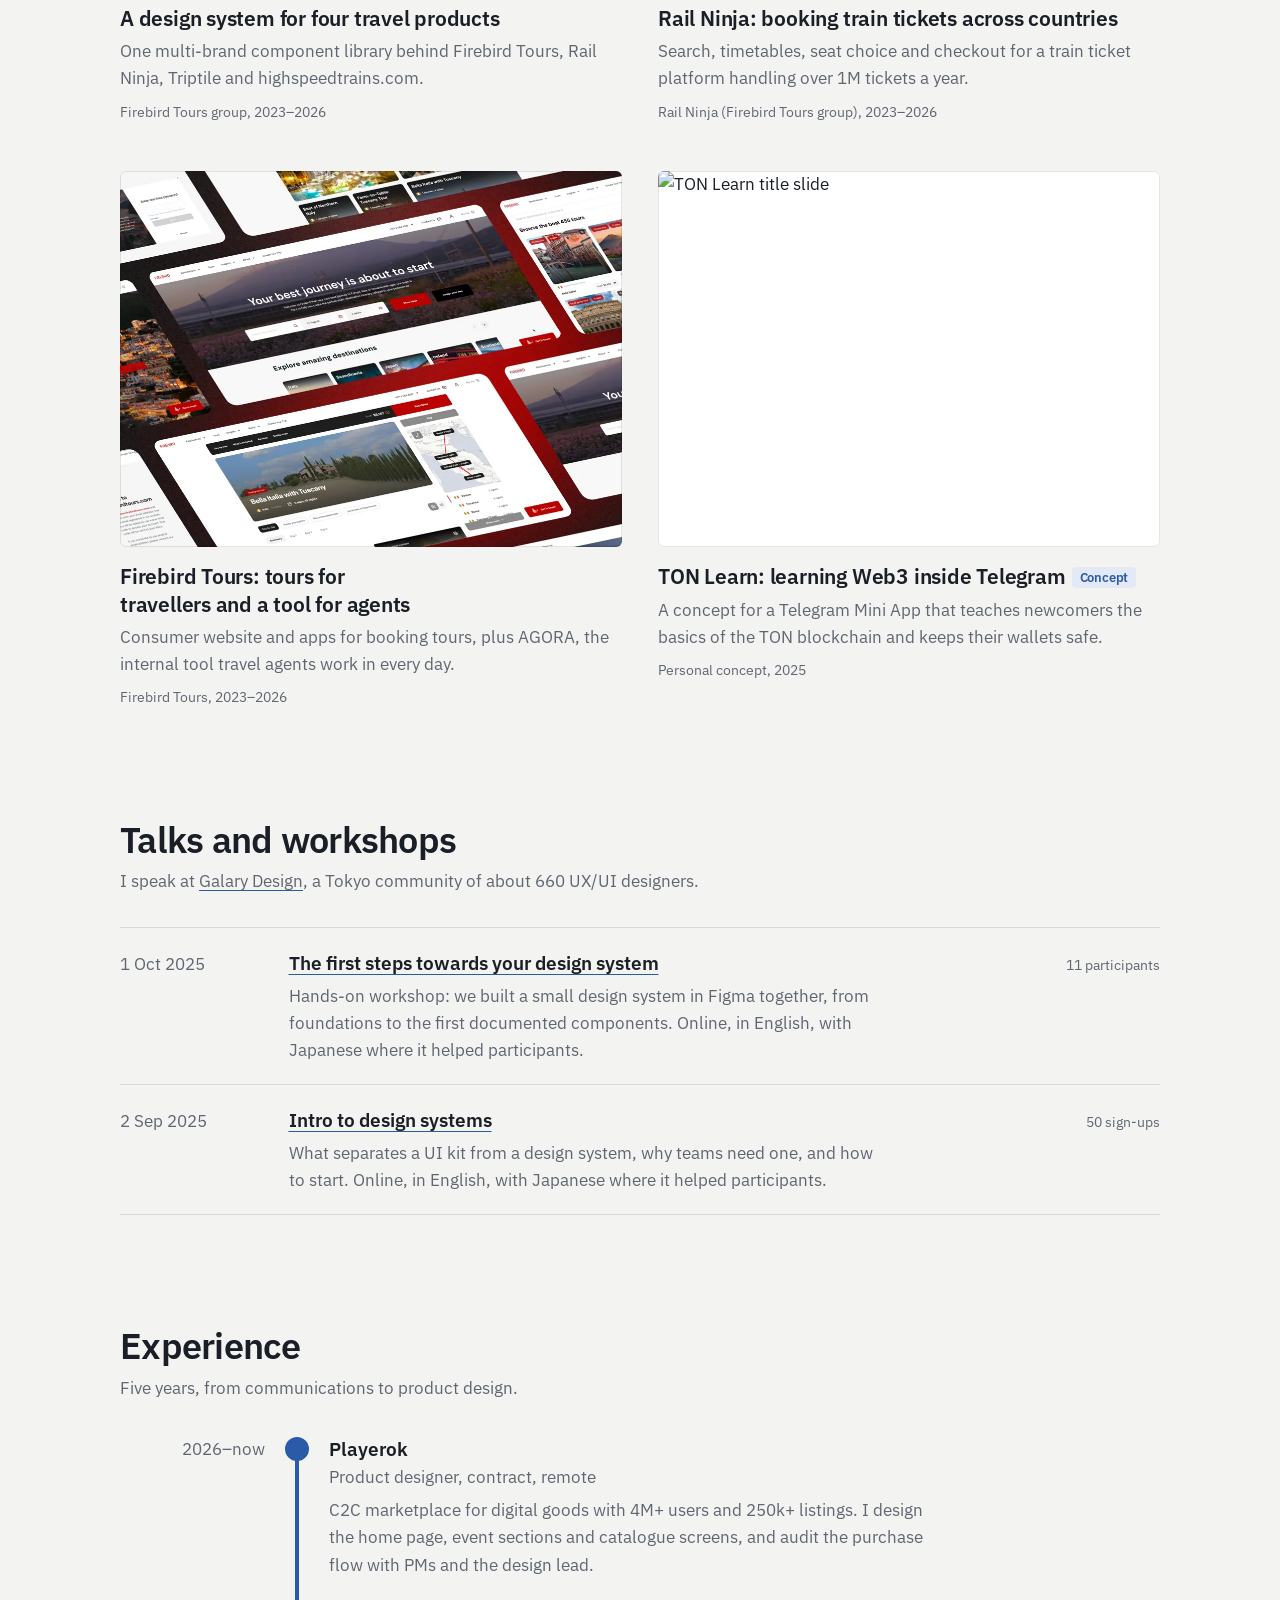
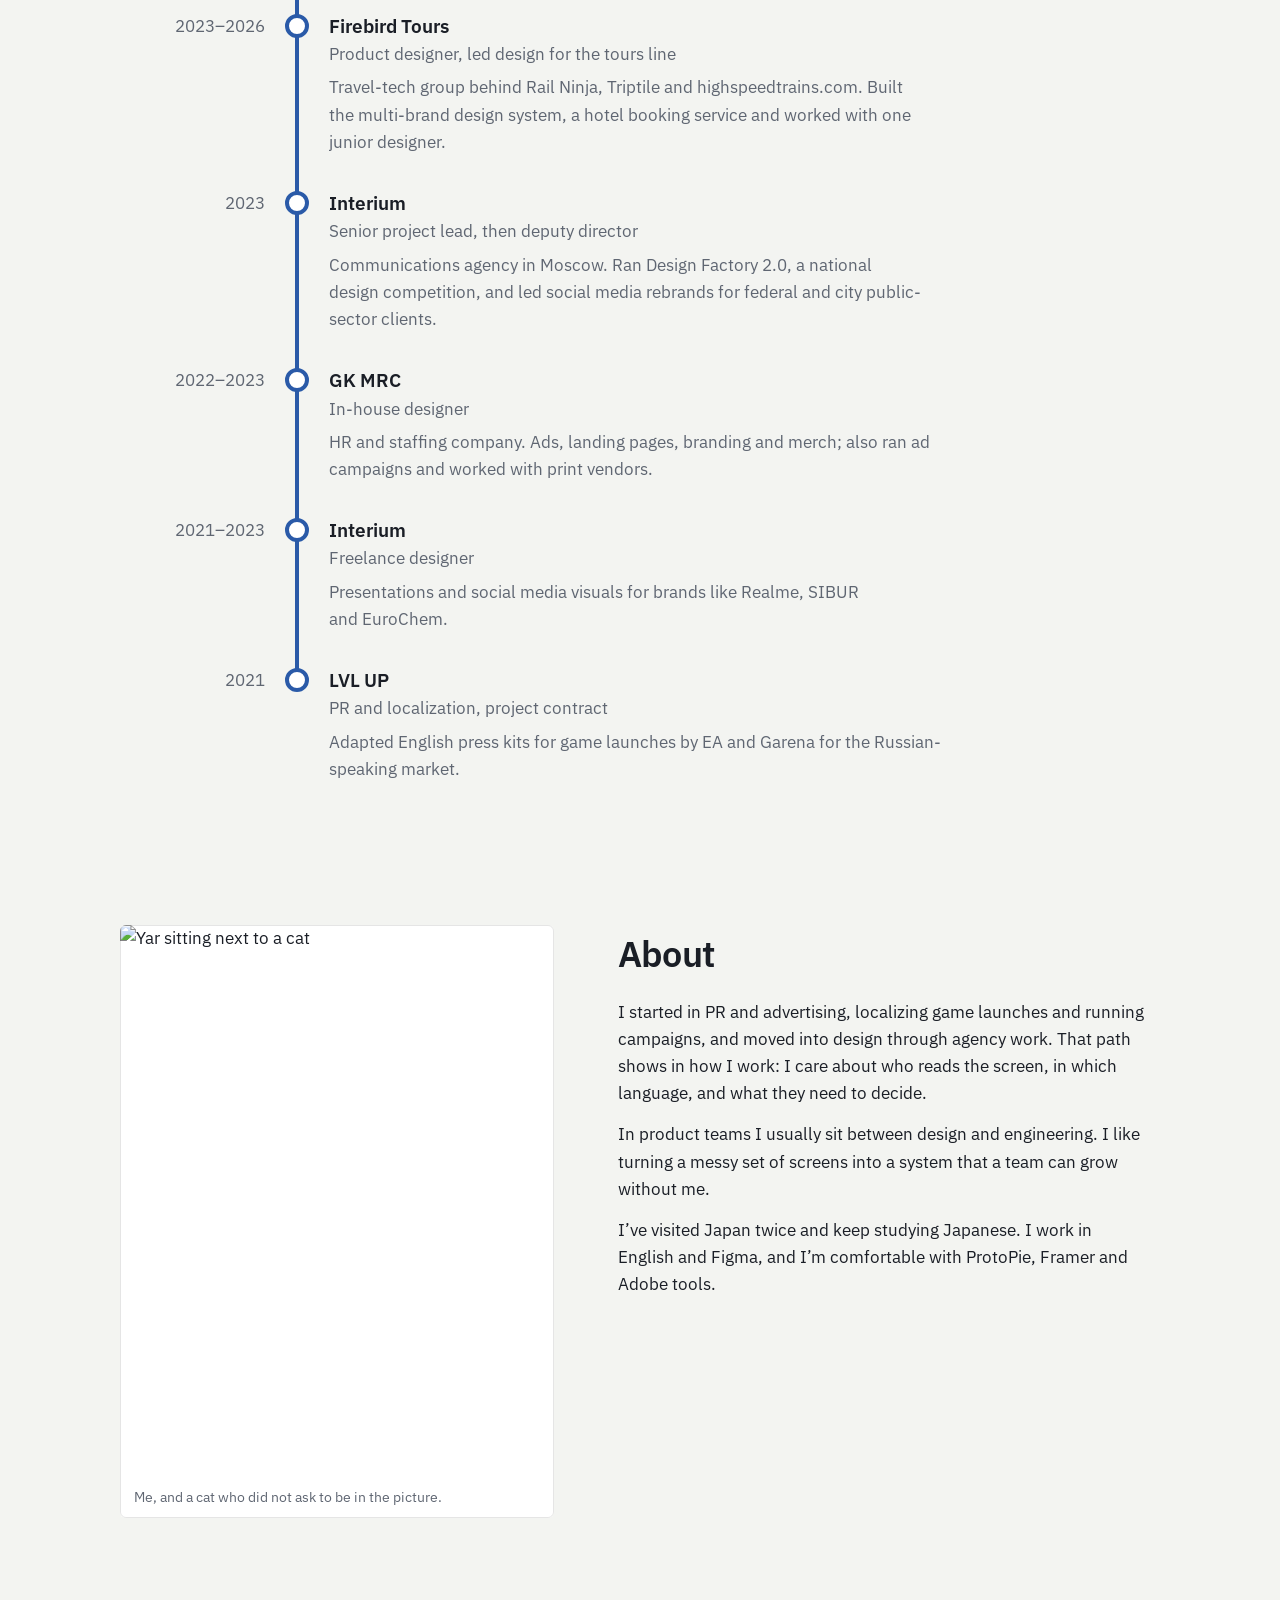
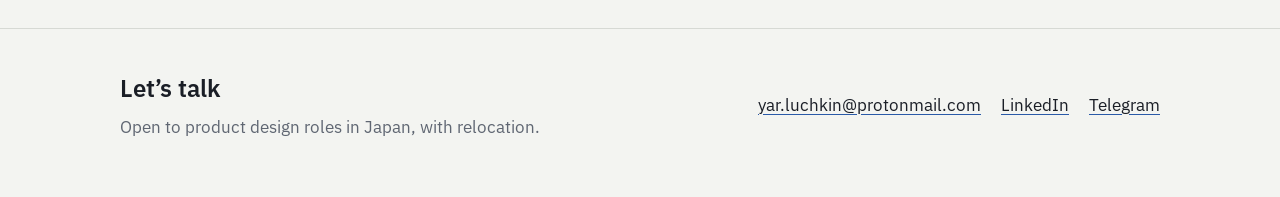
==== commit 4a607b6c: "Station sign and route map fixes, local case images - Sign now follows real ekimeihyo: line band wit" ====
--- a/index.html
+++ b/index.html
@@ -38,10 +38,10 @@
     <h1 class="sign-roman">Yar Luchkin</h1>
     <p class="sign-sub"><span lang="ja">プロダクトデザイナー</span>&emsp;Product designer</p>
   </div>
-  <div class="sign-bar">
-    <span class="from"><small lang="ja">ベオグラード</small><strong>Belgrade</strong></span>
-    <span class="here" aria-hidden="true"></span>
-    <span class="to"><small lang="ja">東京</small><strong>Tokyo</strong></span>
+  <div class="sign-bar" aria-hidden="true"></div>
+  <div class="sign-stations">
+    <p class="st-prev"><span class="arrow">◀</span><span><span class="kana" lang="ja">ベオグラード</span><span class="roman">Belgrade</span></span></p>
+    <p class="st-next"><span><span class="kana" lang="ja">東京</span><span class="roman">Tokyo</span></span><span class="arrow">▶</span></p>
   </div>
 </section>
 
@@ -75,13 +75,13 @@
     <p class="meta">Firebird Tours group, 2023–2026</p>
   </a>
   <a class="case-card" href="work/rail-ninja/">
-    <figure><img src="https://framerusercontent.com/images/6AyHvDjTIuqSqc1iORZHDbHZCwY.png?scale-down-to=1024" alt="Rail Ninja booking app on a phone inside a train" loading="lazy" width="1600" height="1200"></figure>
+    <figure><img src="assets/img/rail-ninja/cover-1000.webp" alt="Rail Ninja booking app on a phone inside a train" loading="lazy" width="1600" height="1200"></figure>
     <h3>Rail Ninja: booking train tickets across countries</h3>
     <p>Search, timetables, seat choice and checkout for a train ticket platform handling over 1M tickets a year.</p>
     <p class="meta">Rail Ninja (Firebird Tours group), 2023–2026</p>
   </a>
   <a class="case-card" href="work/firebird-tours/">
-    <figure><img src="https://framerusercontent.com/images/V0OKow5FVLjzJkm32BB4H40jm4.png?scale-down-to=1024" alt="Firebird Tours website with tour search and destinations" loading="lazy" width="1600" height="1200"></figure>
+    <figure><img src="assets/img/firebird/cover-1000.webp" alt="Firebird Tours website: home page, tour pages and the client area" loading="lazy" width="1600" height="1200"></figure>
     <h3>Firebird Tours: tours for travellers and a tool for agents</h3>
     <p>Consumer website and apps for booking tours, plus AGORA, the internal tool travel agents work in every day.</p>
     <p class="meta">Firebird Tours, 2023–2026</p>
@@ -99,8 +99,8 @@
   <h2>Talks and workshops</h2>
   <p class="section-note">I speak at <a href="https://www.meetup.com/galary-ux-ui-design-community/">Galary Design</a>, a Tokyo community of about 660 UX/UI designers.</p>
   <ul class="talks">
-  <li><time datetime="2025-10-01">1 Oct 2025</time><div><h3><a href="https://www.meetup.com/galary-ux-ui-design-community/events/?type=past">The first steps towards your design system</a></h3><p>Hands-on workshop: we built a small design system in Figma together, from foundations to the first documented components. Online, in English.</p></div><span class="count">11 participants</span></li>
-  <li><time datetime="2025-09-02">2 Sep 2025</time><div><h3><a href="https://www.meetup.com/galary-ux-ui-design-community/events/?type=past">Intro to design systems</a></h3><p>What separates a UI kit from a design system, why teams need one, and how to start. Online, in English.</p></div><span class="count">50 sign-ups</span></li>
+  <li><time datetime="2025-10-01">1 Oct 2025</time><div><h3><a href="https://www.meetup.com/galary-ux-ui-design-community/events/?type=past">The first steps towards your design system</a></h3><p>Hands-on workshop: we built a small design system in Figma together, from foundations to the first documented components. Online, in English, with Japanese where it helped participants.</p></div><span class="count">11 participants</span></li>
+  <li><time datetime="2025-09-02">2 Sep 2025</time><div><h3><a href="https://www.meetup.com/galary-ux-ui-design-community/events/?type=past">Intro to design systems</a></h3><p>What separates a UI kit from a design system, why teams need one, and how to start. Online, in English, with Japanese where it helped participants.</p></div><span class="count">50 sign-ups</span></li>
   </ul>
 </section>
 
--- a/assets/site.css
+++ b/assets/site.css
@@ -35,13 +35,16 @@
   background: var(--paper);
   color: var(--ink);
   font-family: var(--font);
-  font-size: 17px;
+  font-size: 1.0625rem;
   line-height: 1.6;
-  text-rendering: optimizeLegibility;
-}
+  -webkit-font-smoothing: antialiased;
+  -moz-osx-font-smoothing: grayscale;
+}
+h1, h2, h3 { text-wrap: balance; }
+p, li, dd { text-wrap: pretty; }
 img { max-width: 100%; height: auto; display: block; }
-a { color: inherit; text-decoration-color: var(--line); text-underline-offset: 3px; text-decoration-thickness: 1.5px; }
-a:hover { color: var(--line); }
+a { color: inherit; text-decoration-color: var(--line); text-underline-offset: 0.2em; text-decoration-thickness: from-font; }
+@media (hover: hover) { a:hover { color: var(--line); } }
 :focus-visible { outline: 2.5px solid var(--line); outline-offset: 3px; border-radius: 2px; }
 
 .wrap { max-width: var(--wrap); margin: 0 auto; padding: 0 var(--gutter); }
@@ -56,36 +59,33 @@
 .site-nav a { text-decoration: none; color: var(--muted); }
 .site-nav a:hover, .site-nav a[aria-current="page"] { color: var(--ink); }
 
-/* The station sign */
+/* The station sign: name on white, line band, neighbouring stations below it */
 .sign {
   margin: clamp(24px, 6vw, 72px) 0 0;
   background: var(--sign);
-  border: 1px solid var(--rule);
   border-radius: 6px;
+  box-shadow: 0 0 0 1px var(--rule);
   overflow: hidden;
 }
-.sign-body { padding: clamp(28px, 6vw, 64px) var(--gutter) clamp(20px, 4vw, 40px); text-align: center; position: relative; }
+.sign-body { padding: clamp(28px, 6vw, 60px) var(--gutter) clamp(18px, 3vw, 28px); text-align: center; position: relative; }
 .sign-number {
-  position: absolute; left: var(--gutter); top: clamp(20px, 4vw, 32px);
-  display: inline-grid; place-items: center;
-  width: 54px; height: 54px; border: 4px solid var(--line); border-radius: 10px;
-  font-weight: 700; line-height: 1; font-size: 13px; color: var(--ink); background: var(--sign);
-}
-.sign-number b { display: block; font-size: 20px; }
-.sign-kana { font-family: var(--font-jp); font-weight: 700; font-size: clamp(44px, 9vw, 104px); line-height: 1.05; letter-spacing: 0.04em; margin: 0; }
-.sign-roman { font-weight: 600; font-size: clamp(22px, 3.6vw, 40px); letter-spacing: 0.01em; margin: 6px 0 0; }
-.sign-sub { font-family: var(--font-jp); color: var(--muted); font-size: 15px; margin: 6px 0 0; }
-.sign-bar { background: var(--line); color: #fff; display: grid; grid-template-columns: 1fr auto 1fr; align-items: center; padding: 10px var(--gutter); gap: 12px; font-size: 15px; }
-.sign-bar .from { text-align: left; }
-.sign-bar .to { text-align: right; }
-.sign-bar .here { width: 14px; height: 14px; background: #fff; border-radius: 50%; box-shadow: 0 0 0 4px rgba(255,255,255,.35); }
-.sign-bar small { display: block; opacity: .8; font-size: 12px; font-family: var(--font-jp); }
-.sign-bar strong { font-weight: 600; }
-
-@media (prefers-reduced-motion: no-preference) {
-  .sign-bar .here { animation: pulse 2.4s ease-in-out 3; }
-  @keyframes pulse { 50% { box-shadow: 0 0 0 9px rgba(255,255,255,0); } }
-}
+  position: absolute; inset-inline-start: var(--gutter); top: clamp(20px, 4vw, 32px);
+  display: inline-grid; place-items: center; align-content: center;
+  width: 56px; height: 56px; border: 5px solid var(--line); border-radius: 10px;
+  font-weight: 700; line-height: 1; font-size: 0.8125rem; color: var(--ink); background: var(--sign);
+  font-variant-numeric: tabular-nums;
+}
+.sign-number b { display: block; font-size: 1.25rem; margin-top: 2px; }
+.sign-kana { font-family: var(--font-jp); font-weight: 700; font-size: clamp(2.75rem, 9vw, 6.5rem); line-height: 1.05; letter-spacing: 0.04em; margin: 0; }
+.sign-roman { font-weight: 600; font-size: clamp(1.375rem, 3.6vw, 2.5rem); line-height: 1.2; letter-spacing: 0; margin: 8px 0 0; }
+.sign-sub { font-family: var(--font-jp); color: var(--muted); font-size: 0.9375rem; margin: 8px 0 0; }
+.sign-bar { height: clamp(12px, 1.6vw, 18px); background: var(--line); }
+.sign-stations { display: flex; justify-content: space-between; gap: 16px; padding: 12px var(--gutter) 16px; }
+.sign-stations p { margin: 0; display: flex; align-items: center; gap: 10px; }
+.sign-stations .st-next { text-align: end; }
+.sign-stations .kana { display: block; font-family: var(--font-jp); font-weight: 700; font-size: 1.125rem; line-height: 1.25; }
+.sign-stations .roman { display: block; font-size: 0.875rem; color: var(--muted); line-height: 1.3; }
+.sign-stations .arrow { color: var(--line); font-size: 1.25rem; line-height: 1; }
 
 /* Intro */
 .intro { display: grid; grid-template-columns: minmax(0, 1.4fr) minmax(0, 1fr); gap: clamp(28px, 5vw, 64px); margin: clamp(40px, 7vw, 80px) 0; align-items: start; }
@@ -94,8 +94,6 @@
 .actions { display: flex; gap: 12px; flex-wrap: wrap; margin-top: 24px; }
 .btn { display: inline-block; padding: 11px 18px; border-radius: 6px; text-decoration: none; font-weight: 600; font-size: 15px; border: 1.5px solid var(--ink); }
 .btn.primary { background: var(--ink); color: var(--paper); }
-.btn.primary:hover { background: var(--line); border-color: var(--line); color: #fff; }
-.btn:not(.primary):hover { border-color: var(--line); }
 
 .facts { margin: 0; border-top: 1px solid var(--rule); }
 .facts div { display: grid; grid-template-columns: 9.5em 1fr; gap: 12px; padding: 12px 0; border-bottom: 1px solid var(--rule); font-size: 15.5px; }
@@ -110,10 +108,10 @@
 /* Work */
 .work { display: grid; grid-template-columns: repeat(2, minmax(0, 1fr)); gap: clamp(28px, 4vw, 48px) clamp(20px, 3vw, 36px); }
 .case-card { text-decoration: none; display: block; }
-.case-card figure { margin: 0 0 16px; aspect-ratio: 4 / 3; overflow: hidden; border-radius: 6px; border: 1px solid var(--rule); background: var(--sign); }
+.case-card figure { margin: 0 0 16px; aspect-ratio: 4 / 3; overflow: hidden; border-radius: 6px; background: var(--sign); }
 .case-card img { width: 100%; height: 100%; object-fit: cover; }
 .case-card h3 { font-size: 21px; line-height: 1.3; margin: 0 0 6px; font-weight: 600; letter-spacing: -0.01em; }
-.case-card:hover h3 { color: var(--line); }
+@media (hover: hover) { .case-card:hover h3 { color: var(--line); } }
 .case-card p { margin: 0; color: var(--muted); max-width: 52ch; }
 .case-card .meta { font-size: 14px; margin-top: 8px; color: var(--muted); }
 .tag { display: inline-block; font-size: 12.5px; font-weight: 600; color: var(--line); background: var(--line-soft); padding: 2px 8px; border-radius: 4px; margin-left: 6px; vertical-align: 2px; }
@@ -126,21 +124,25 @@
 .talks p { margin: 0; color: var(--muted); max-width: 60ch; }
 .talks .count { color: var(--muted); font-size: 14px; white-space: nowrap; }
 
-/* Experience as a route map */
-.route { list-style: none; padding: 0; margin: 0; position: relative; }
-.route::before { content: ""; position: absolute; left: calc(8.5em + 11px); top: 14px; bottom: 14px; width: 4px; background: var(--line); border-radius: 2px; }
-.route li { display: grid; grid-template-columns: 8.5em 26px minmax(0, 1fr); gap: 0 18px; padding: 0 0 30px; position: relative; }
-.route li:last-child { padding-bottom: 0; }
-.route .years { color: var(--muted); font-variant-numeric: tabular-nums; padding-top: 2px; text-align: right; }
-.route .stop { width: 26px; height: 26px; border-radius: 50%; background: var(--sign); border: 4px solid var(--line); position: relative; z-index: 1; }
+/* Experience as a route map: one continuous line through every stop */
+.route { --years: 8.5em; --stop: 24px; --col-gap: 20px; list-style: none; padding: 0; margin: 0; }
+.route li { display: grid; grid-template-columns: var(--years) var(--stop) minmax(0, 1fr); column-gap: var(--col-gap); align-items: start; padding-block-end: 32px; position: relative; }
+.route li:not(:last-child)::before {
+  content: ""; position: absolute;
+  inset-inline-start: calc(var(--years) + var(--col-gap) + var(--stop) / 2 - 2px);
+  top: calc(3px + var(--stop) / 2); bottom: calc(-3px - var(--stop) / 2);
+  width: 4px; background: var(--line);
+}
+.route .years { color: var(--muted); font-variant-numeric: tabular-nums; text-align: end; line-height: 1.6; padding-top: 2px; }
+.route .stop { width: var(--stop); height: var(--stop); margin-top: 3px; border-radius: 50%; background: var(--sign); border: 4px solid var(--line); position: relative; z-index: 1; }
 .route li.now .stop { background: var(--line); }
-.route h3 { margin: 0; font-size: 19px; font-weight: 600; }
+.route h3 { margin: 0; font-size: 1.1875rem; line-height: 1.6; font-weight: 600; }
 .route .role { margin: 0 0 6px; }
 .route p { margin: 0; color: var(--muted); max-width: 62ch; }
 
 /* About */
 .about { display: grid; grid-template-columns: minmax(0, 1fr) minmax(0, 1.25fr); gap: clamp(28px, 5vw, 64px); align-items: start; }
-.about figure { margin: 0; border-radius: 6px; overflow: hidden; border: 1px solid var(--rule); }
+.about figure { margin: 0; border-radius: 6px; overflow: hidden; background: var(--sign); }
 .about figcaption { font-size: 14px; color: var(--muted); padding: 10px 14px; background: var(--sign); }
 .about p { max-width: var(--measure); margin: 0 0 14px; }
 
@@ -160,7 +162,7 @@
 .case-meta { display: grid; grid-template-columns: repeat(4, minmax(0, 1fr)); gap: 16px 24px; margin: 28px 0 0; padding: 18px 0; border-top: 1px solid var(--rule); border-bottom: 1px solid var(--rule); }
 .case-meta dt { color: var(--muted); font-size: 14px; }
 .case-meta dd { margin: 2px 0 0; font-size: 15.5px; }
-.case-cover { margin: 0 0 clamp(40px, 6vw, 72px); border-radius: 6px; overflow: hidden; border: 1px solid var(--rule); background: var(--sign); }
+.case-cover { margin: 0 0 clamp(40px, 6vw, 72px); border-radius: 6px; overflow: hidden; background: var(--sign); }
 .case-body { display: grid; grid-template-columns: 12em minmax(0, 1fr); gap: 8px clamp(24px, 4vw, 56px); }
 .case-body h2 { font-size: 19px; font-weight: 600; margin: 0; padding-top: 3px; }
 .case-body .block { max-width: var(--measure); margin-bottom: clamp(32px, 5vw, 48px); }
@@ -170,7 +172,7 @@
 .case-body li strong { font-weight: 600; }
 .note { font-size: 15px; color: var(--muted); }
 .gallery { display: grid; grid-template-columns: repeat(2, minmax(0, 1fr)); gap: 16px; margin: 8px 0 clamp(40px, 6vw, 64px); }
-.gallery figure { margin: 0; border-radius: 6px; overflow: hidden; border: 1px solid var(--rule); background: var(--sign); }
+.gallery figure { margin: 0; border-radius: 6px; overflow: hidden; background: var(--sign); }
 .gallery figure.wide { grid-column: 1 / -1; }
 .gallery figcaption { font-size: 14px; color: var(--muted); padding: 10px 14px; }
 .next { display: flex; justify-content: space-between; gap: 16px; flex-wrap: wrap; padding-top: 24px; border-top: 1px solid var(--rule); }
@@ -188,12 +190,25 @@
 @media (max-width: 560px) {
   body { font-size: 16px; }
   .sign-number { position: static; margin: 0 auto 14px; }
-  .sign-bar { font-size: 14px; }
+  .sign-stations .kana { font-size: 1rem; }
   .facts div { grid-template-columns: 1fr; gap: 2px; }
-  .route::before { left: 11px; }
-  .route li { grid-template-columns: 26px minmax(0, 1fr); }
-  .route .years { grid-column: 2; grid-row: 1; text-align: left; font-size: 14px; }
-  .route .stop { grid-column: 1; grid-row: 1 / span 2; }
-  .route li > div { grid-column: 2; }
+  .route { --col-gap: 16px; }
+  .route li { grid-template-columns: var(--stop) minmax(0, 1fr); }
+  .route li:not(:last-child)::before { inset-inline-start: calc(var(--stop) / 2 - 2px); top: calc(var(--stop) / 2); bottom: calc(var(--stop) / -2); }
+  .route .years { grid-column: 2; grid-row: 1; text-align: start; font-size: 0.875rem; padding-top: 0; line-height: var(--stop); }
+  .route .stop { grid-column: 1; grid-row: 1; margin-top: 0; }
+  .route li > div { grid-column: 2; grid-row: 2; }
   .gallery { grid-template-columns: 1fr; }
 }
+
+/* Image edges: a neutral outline that never tints the picture */
+.case-card figure, .case-cover, .gallery figure, .about figure { outline: 1px solid oklch(0 0 0 / 0.1); outline-offset: -1px; }
+@media (prefers-color-scheme: dark) { :root:not([data-theme="light"]) .case-card figure, :root:not([data-theme="light"]) .case-cover, :root:not([data-theme="light"]) .gallery figure, :root:not([data-theme="light"]) .about figure { outline-color: oklch(1 0 0 / 0.1); } }
+.gallery figure img, .case-cover img { width: 100%; }
+
+/* Buttons: press feedback */
+.btn { transition-property: background-color, border-color, color, scale; transition-duration: 150ms; transition-timing-function: ease-out; }
+@media (hover: hover) { .btn.primary:hover { background: var(--line); border-color: var(--line); color: #fff; } .btn:not(.primary):hover { border-color: var(--line); } }
+@media (prefers-reduced-motion: no-preference) { .btn:active { scale: 0.96; } }
+.talks time { font-variant-numeric: tabular-nums; }
+html { scroll-padding-block-start: 24px; }
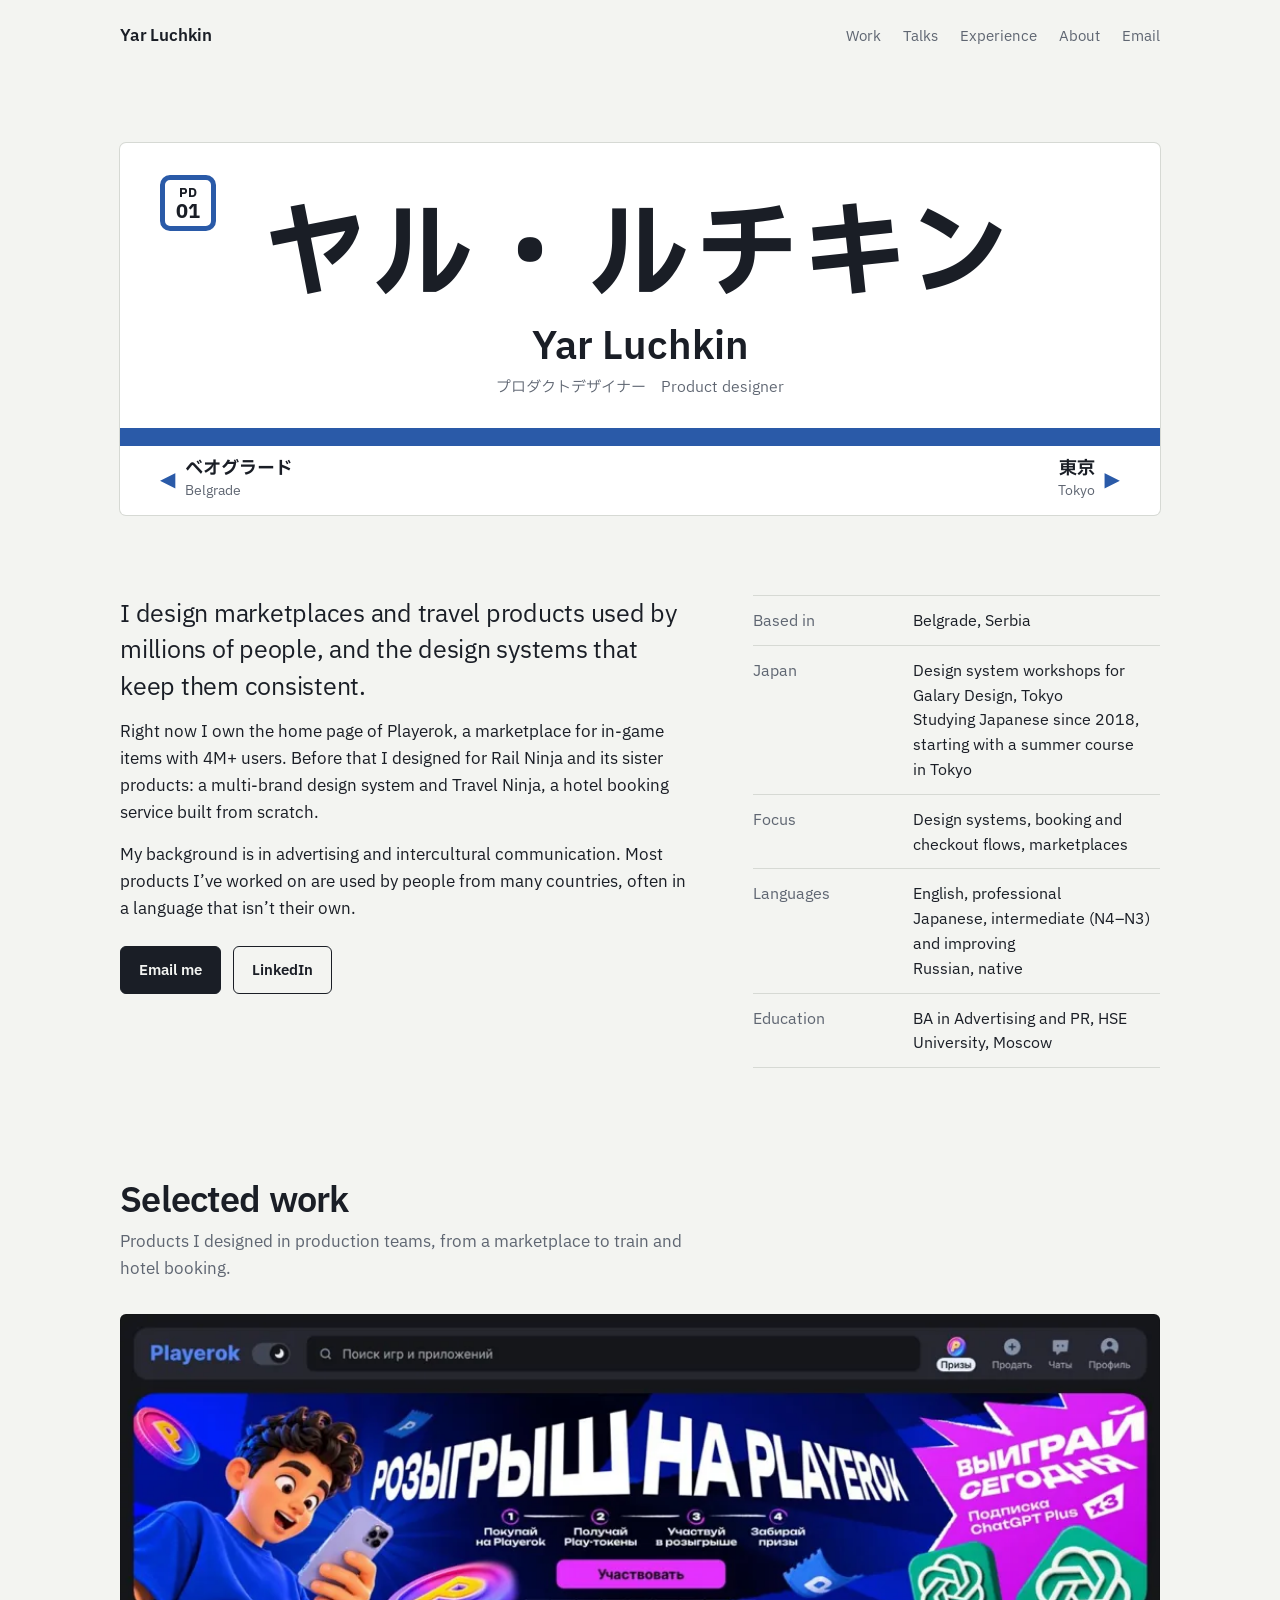
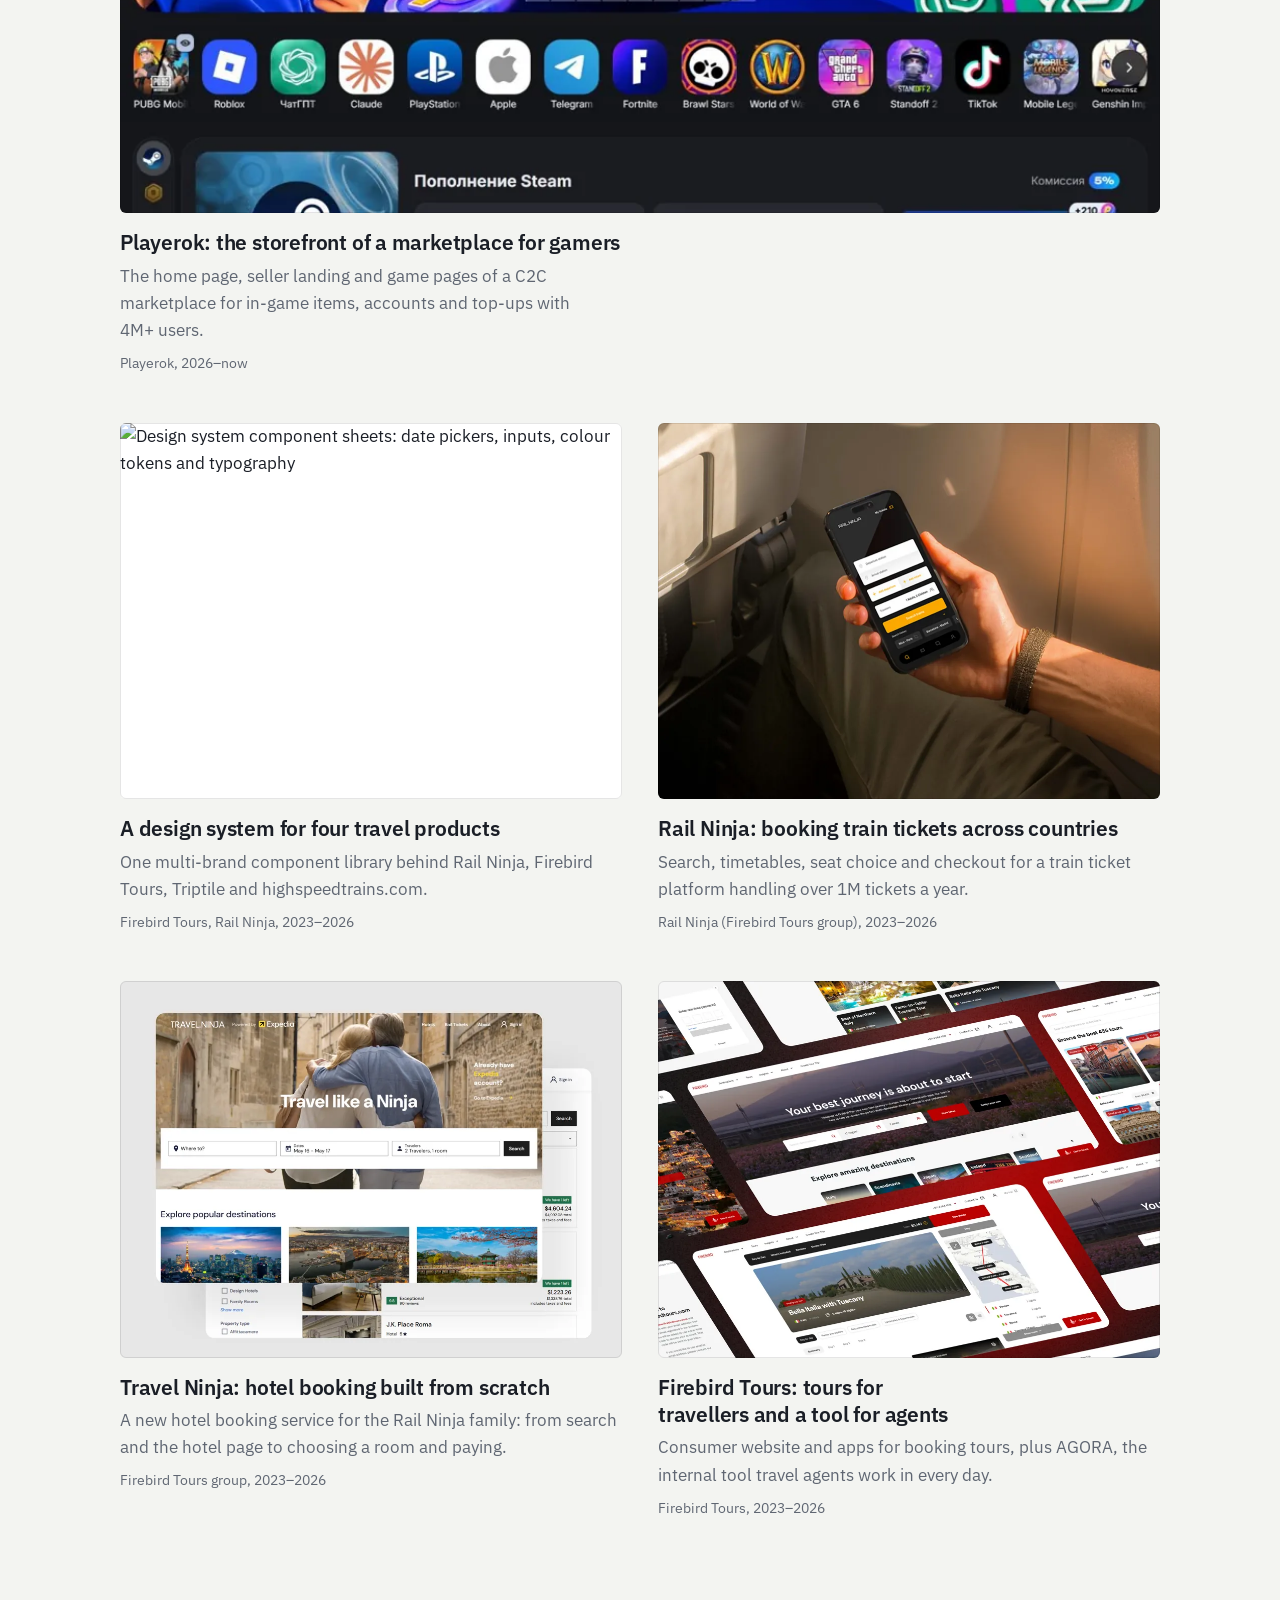
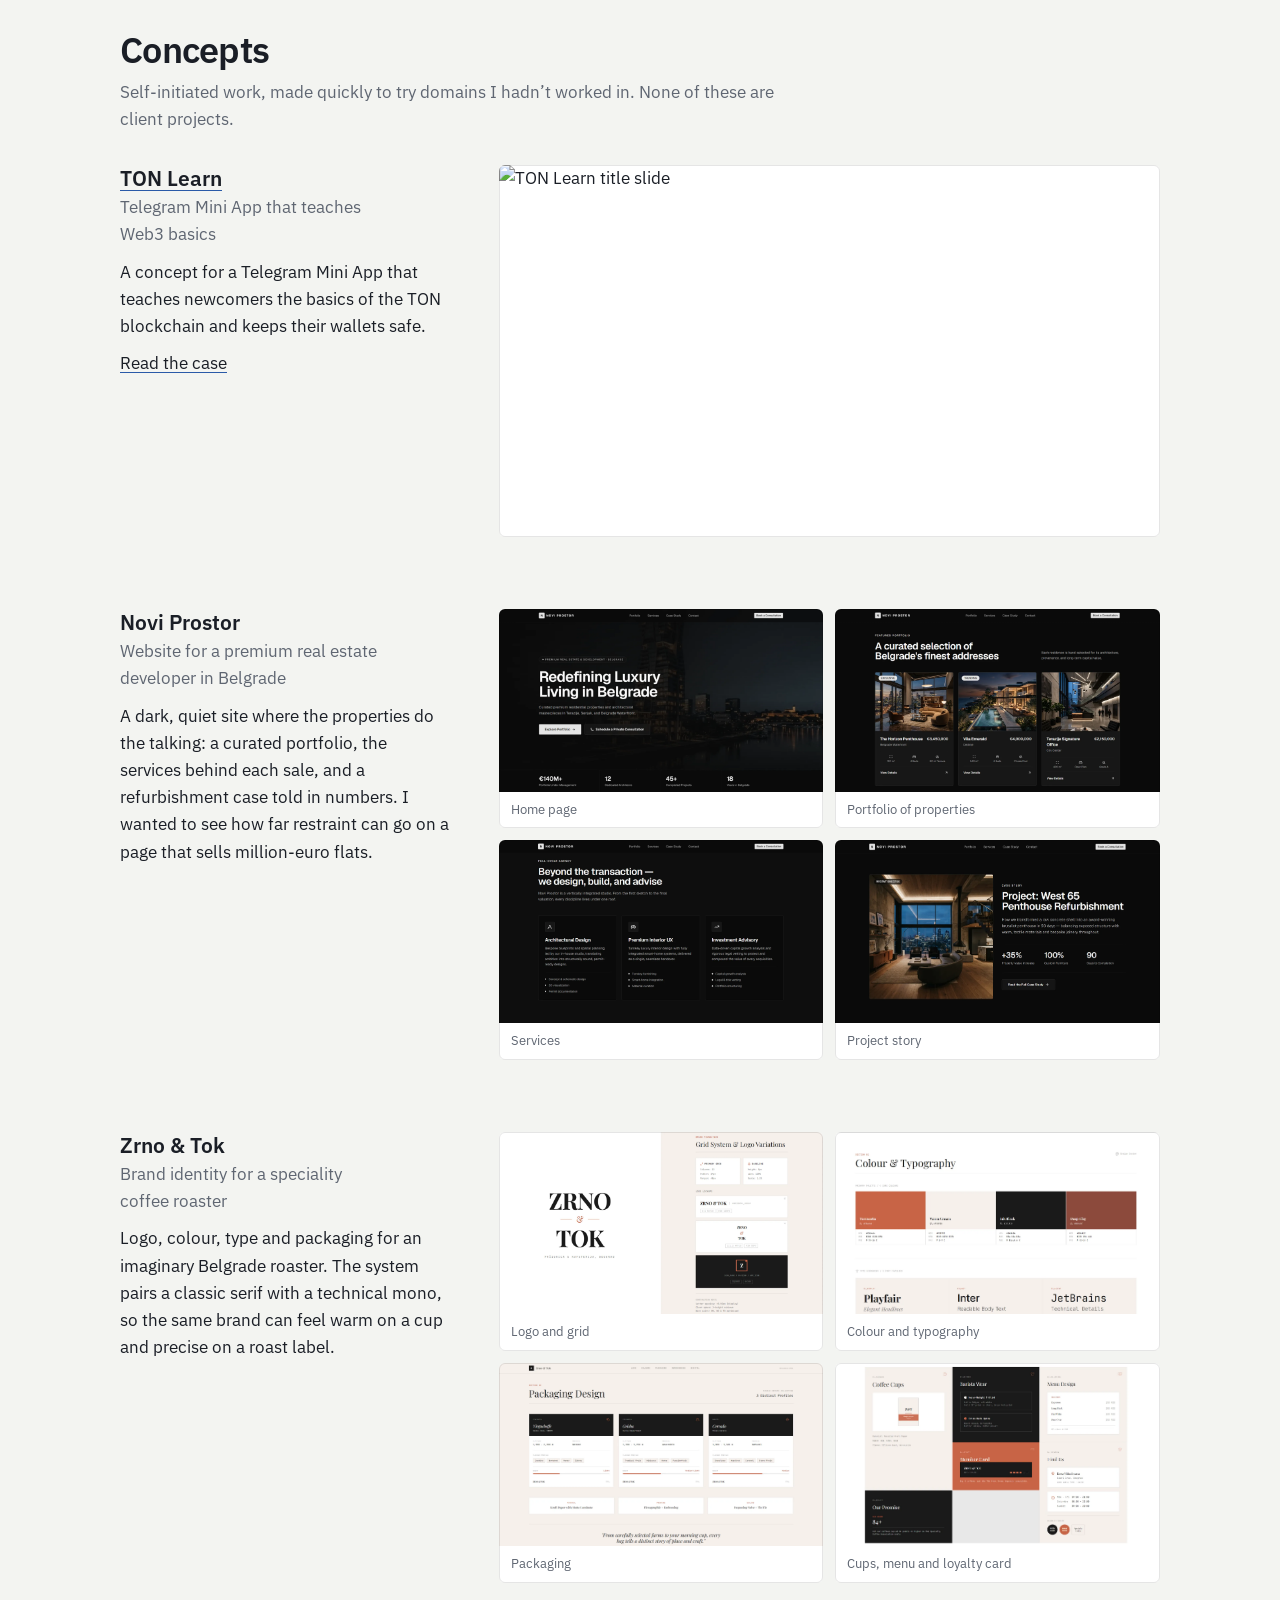
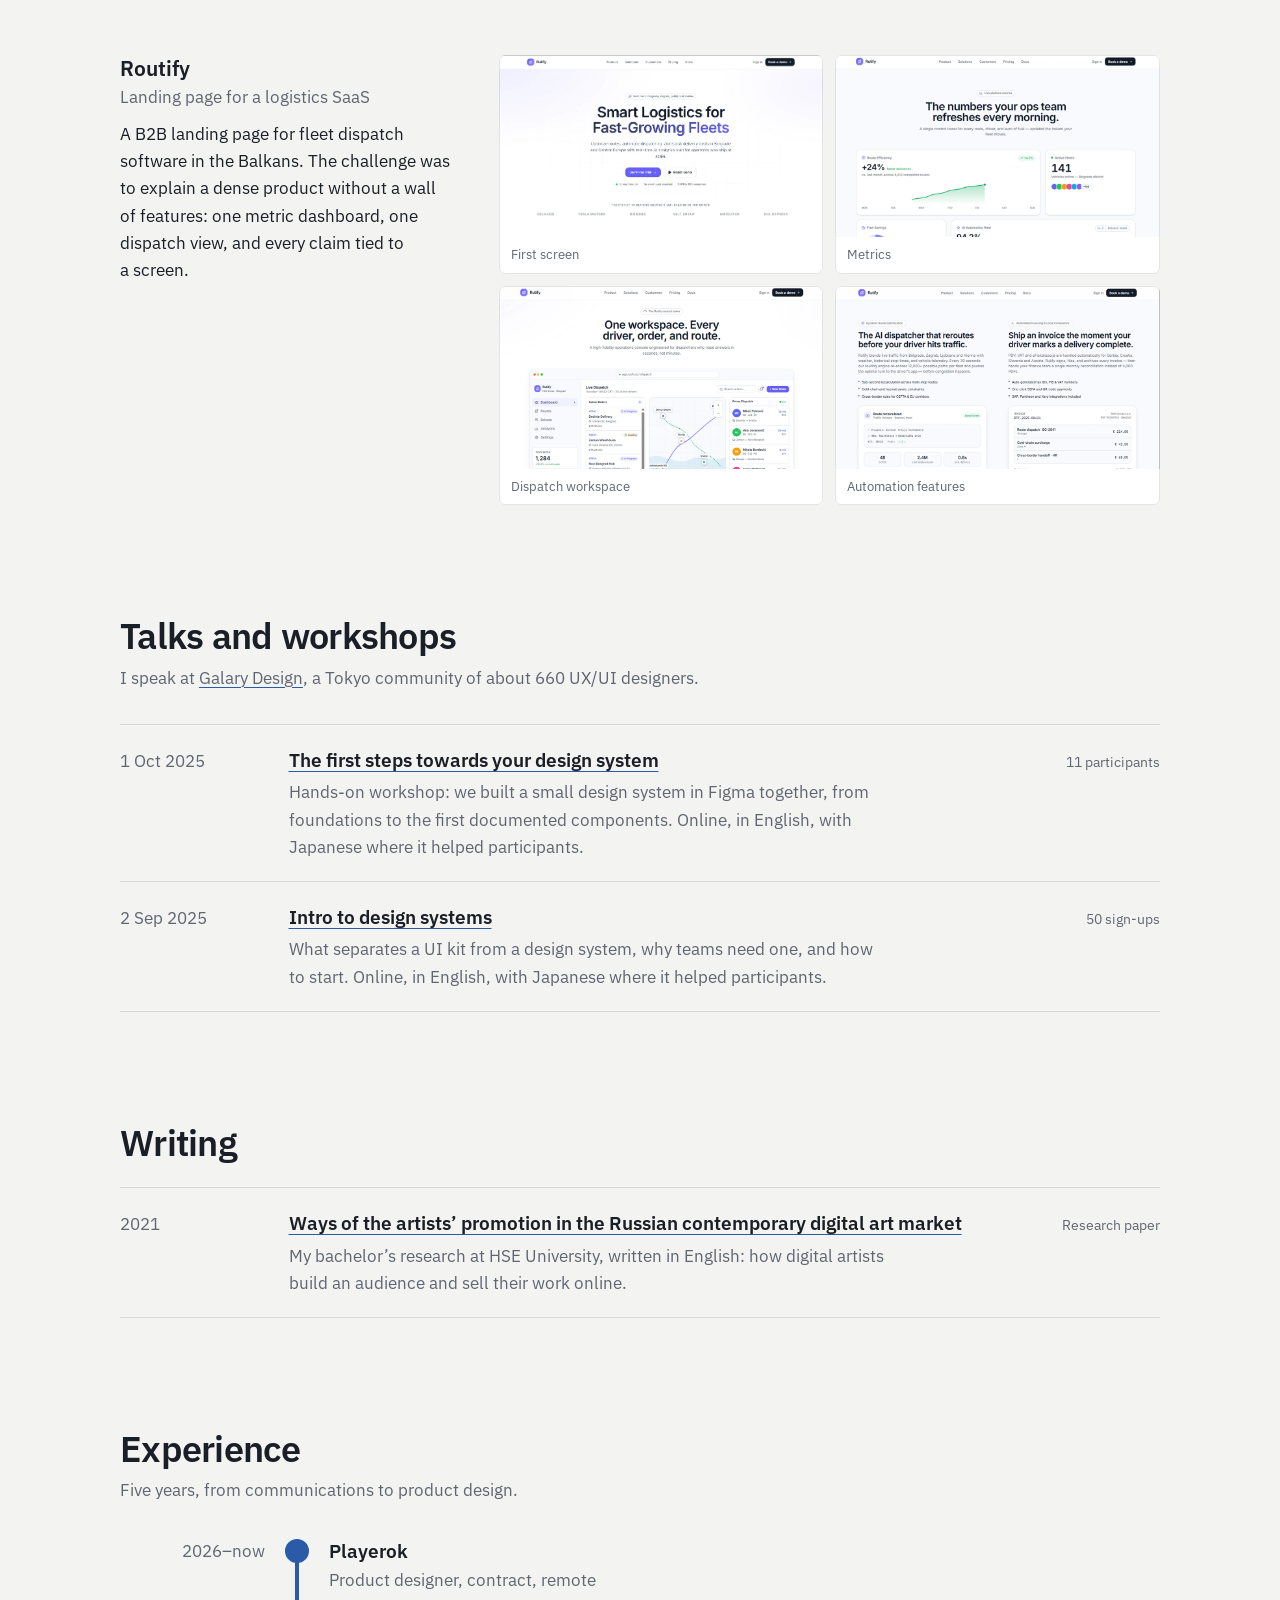
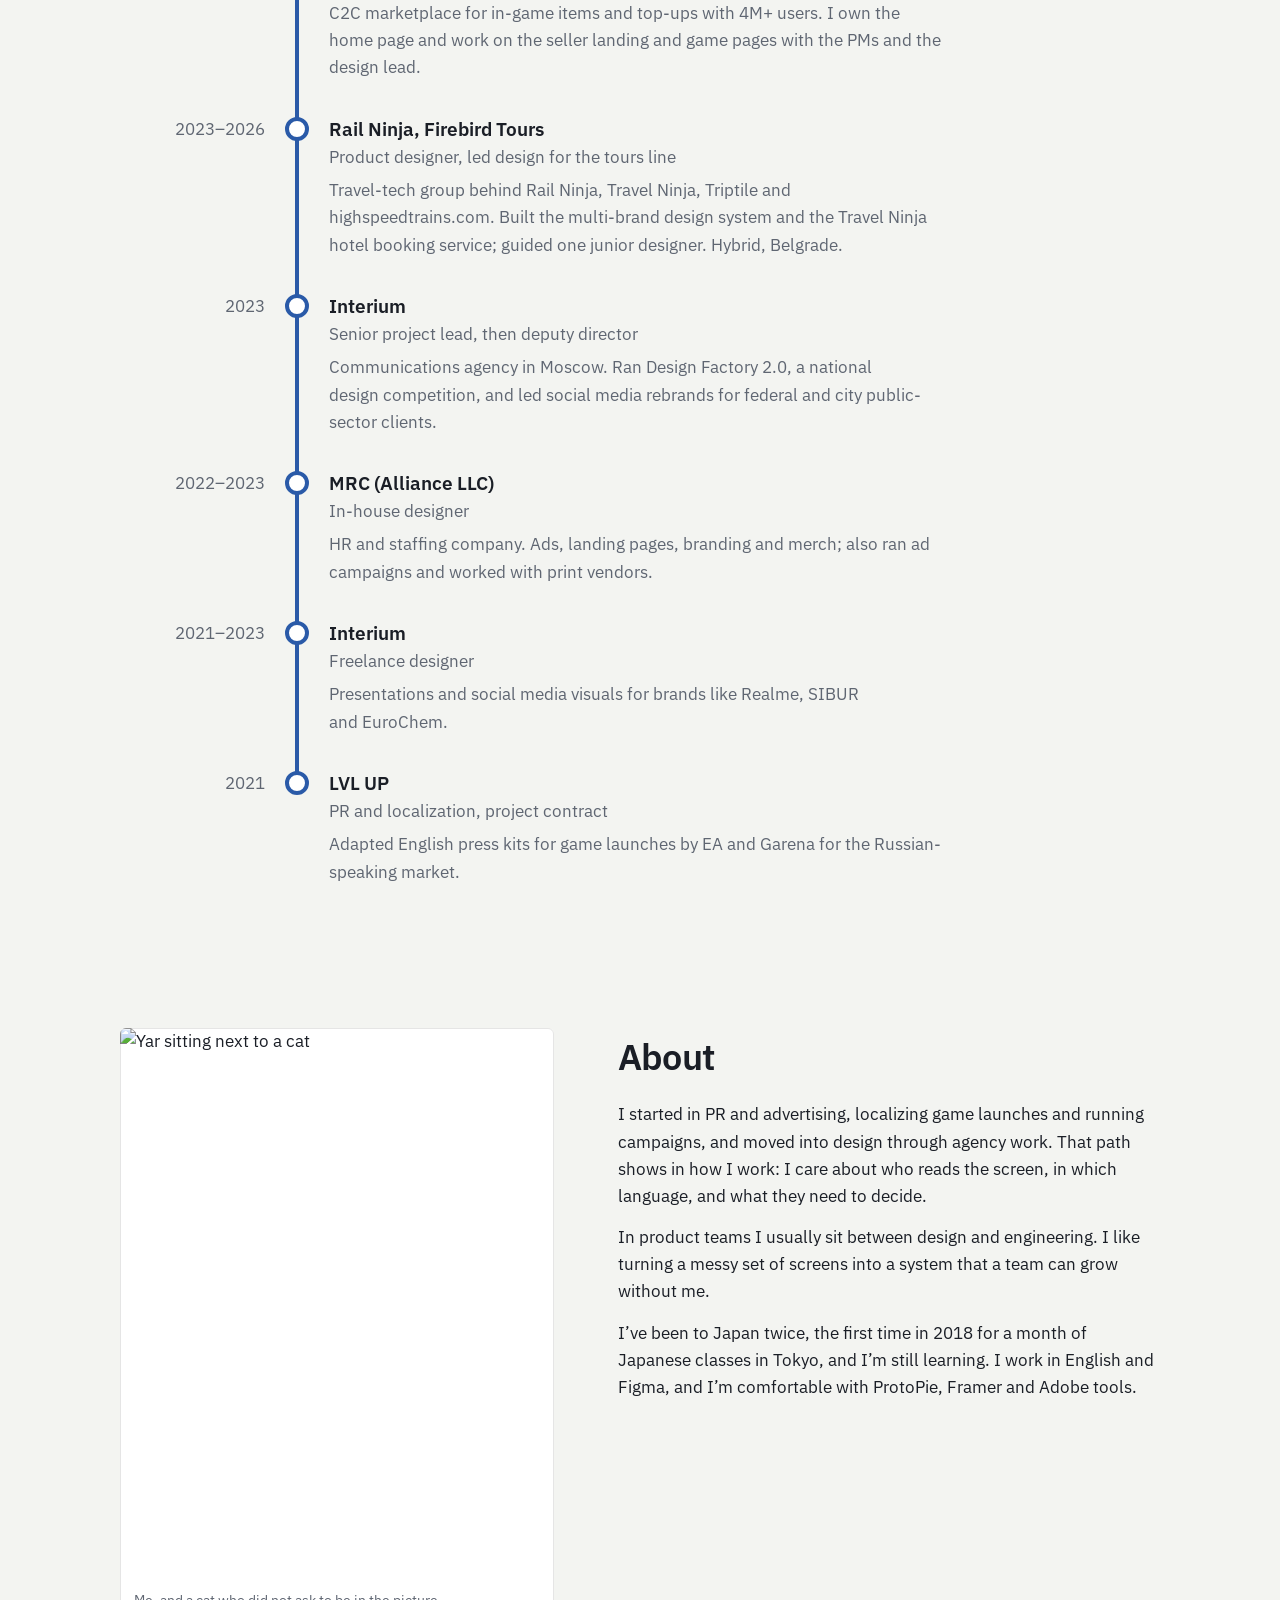
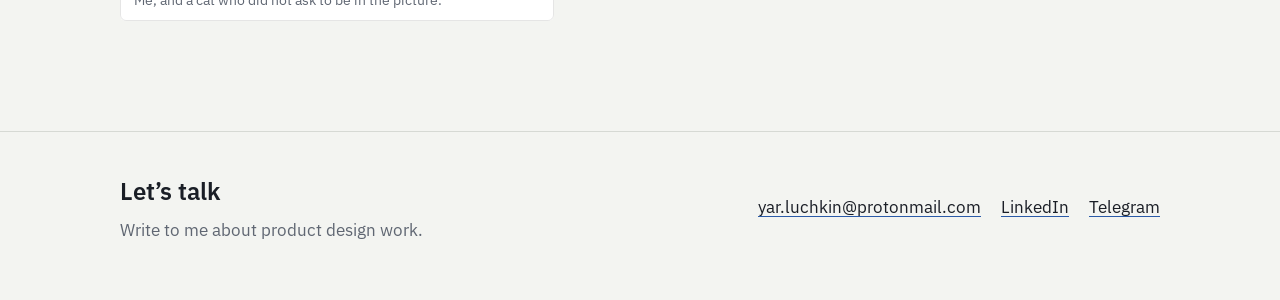
==== commit 88d5a0fc: "Add Playerok and Travel Ninja cases, concepts and writing - Playerok case from live production scree" ====
--- a/index.html
+++ b/index.html
@@ -4,9 +4,9 @@
 <meta charset="utf-8">
 <meta name="viewport" content="width=device-width, initial-scale=1">
 <title>Yar Luchkin, product designer</title>
-<meta name="description" content="Product designer for marketplaces and travel products. Design systems, booking flows, products for a global audience. Relocating to Japan.">
+<meta name="description" content="Product designer for marketplaces and travel products: design systems, booking flows and products for people across languages.">
 <meta property="og:title" content="Yar Luchkin, product designer">
-<meta property="og:description" content="Product designer for marketplaces and travel products. Design systems, booking flows, products for a global audience. Relocating to Japan.">
+<meta property="og:description" content="Product designer for marketplaces and travel products: design systems, booking flows and products for people across languages.">
 <meta property="og:type" content="website">
 <meta property="og:url" content="https://ceoofdesign.github.io/">
 <meta property="og:image" content="https://framerusercontent.com/images/vSUKcOv5HLFiU26d20RjwUamEXE.png?scale-down-to=1200">
@@ -48,8 +48,8 @@
 <section class="intro" aria-label="About me in short">
   <div>
     <p class="lede">I design marketplaces and travel products used by millions of people, and the design systems that keep them consistent.</p>
-    <p>Right now I work on Playerok, a marketplace for digital goods with 4M+ users. Before that I led product design for the tours line at Firebird Tours, the group behind Rail Ninja, and built their multi-brand design system.</p>
-    <p>My background is in advertising and intercultural communication, so I design for people who use a product in their second or third language. I’m looking for a product design role in Japan.</p>
+    <p>Right now I own the home page of Playerok, a marketplace for in-game items with 4M+ users. Before that I designed for Rail Ninja and its sister products: a multi-brand design system and Travel Ninja, a hotel booking service built from scratch.</p>
+    <p>My background is in advertising and intercultural communication. Most products I’ve worked on are used by people from many countries, often in a language that isn’t their own.</p>
     <div class="actions">
       <a class="btn primary" href="mailto:yar.luchkin@protonmail.com">Email me</a>
       <a class="btn" href="https://www.linkedin.com/in/yar-luchkin/">LinkedIn</a>
@@ -57,7 +57,7 @@
   </div>
   <dl class="facts">
     <div><dt>Based in</dt><dd>Belgrade, Serbia</dd></div>
-    <div><dt>Looking for</dt><dd>Product design roles in Japan, with relocation</dd></div>
+    <div><dt>Japan</dt><dd>Design system workshops for Galary Design, Tokyo<br>Studying Japanese since 2018, starting with a summer course in Tokyo</dd></div>
     <div><dt>Focus</dt><dd>Design systems, booking and checkout flows, marketplaces</dd></div>
     <div><dt>Languages</dt><dd>English, professional<br>Japanese, intermediate (N4–N3) and improving<br>Russian, native</dd></div>
     <div><dt>Education</dt><dd>BA in Advertising and PR, HSE University, Moscow</dd></div>
@@ -66,13 +66,19 @@
 
 <section class="section" id="work">
   <h2>Selected work</h2>
-  <p class="section-note">Three products I worked on for over two years and one personal concept.</p>
+  <p class="section-note">Products I designed in production teams, from a marketplace to train and hotel booking.</p>
   <div class="work">
+  <a class="case-card featured" href="work/playerok/">
+    <figure><img src="assets/img/playerok/home-1000.webp" alt="Playerok home page with a prize draw banner and a row of games" loading="lazy" width="1600" height="1200"></figure>
+    <h3>Playerok: the storefront of a marketplace for gamers</h3>
+    <p>The home page, seller landing and game pages of a C2C marketplace for in-game items, accounts and top-ups with 4M+ users.</p>
+    <p class="meta">Playerok, 2026–now</p>
+  </a>
   <a class="case-card" href="work/design-system/">
     <figure><img src="https://framerusercontent.com/images/PuStnQIBGpmB9LFezK4gvB1uaQQ.png?scale-down-to=1024" alt="Design system component sheets: date pickers, inputs, colour tokens and typography" loading="lazy" width="1600" height="1200"></figure>
     <h3>A design system for four travel products</h3>
-    <p>One multi-brand component library behind Firebird Tours, Rail Ninja, Triptile and highspeedtrains.com.</p>
-    <p class="meta">Firebird Tours group, 2023–2026</p>
+    <p>One multi-brand component library behind Rail Ninja, Firebird Tours, Triptile and highspeedtrains.com.</p>
+    <p class="meta">Firebird Tours, Rail Ninja, 2023–2026</p>
   </a>
   <a class="case-card" href="work/rail-ninja/">
     <figure><img src="assets/img/rail-ninja/cover-1000.webp" alt="Rail Ninja booking app on a phone inside a train" loading="lazy" width="1600" height="1200"></figure>
@@ -80,18 +86,41 @@
     <p>Search, timetables, seat choice and checkout for a train ticket platform handling over 1M tickets a year.</p>
     <p class="meta">Rail Ninja (Firebird Tours group), 2023–2026</p>
   </a>
+  <a class="case-card" href="work/travel-ninja/">
+    <figure><img src="assets/img/travel-ninja/cover-1000.webp" alt="Travel Ninja home page with hotel search" loading="lazy" width="1600" height="1200"></figure>
+    <h3>Travel Ninja: hotel booking built from scratch</h3>
+    <p>A new hotel booking service for the Rail Ninja family: from search and the hotel page to choosing a room and paying.</p>
+    <p class="meta">Firebird Tours group, 2023–2026</p>
+  </a>
   <a class="case-card" href="work/firebird-tours/">
     <figure><img src="assets/img/firebird/cover-1000.webp" alt="Firebird Tours website: home page, tour pages and the client area" loading="lazy" width="1600" height="1200"></figure>
     <h3>Firebird Tours: tours for travellers and a tool for agents</h3>
     <p>Consumer website and apps for booking tours, plus AGORA, the internal tool travel agents work in every day.</p>
     <p class="meta">Firebird Tours, 2023–2026</p>
   </a>
-  <a class="case-card" href="work/ton-learn/">
-    <figure><img src="https://framerusercontent.com/images/z6qjIoTX3oU3K5DU6TvPd8UEPsQ.png?scale-down-to=1024" alt="TON Learn title slide" loading="lazy" width="1600" height="1200"></figure>
-    <h3>TON Learn: learning Web3 inside Telegram<span class="tag">Concept</span></h3>
-    <p>A concept for a Telegram Mini App that teaches newcomers the basics of the TON blockchain and keeps their wallets safe.</p>
-    <p class="meta">Personal concept, 2025</p>
-  </a>
+  </div>
+</section>
+
+<section class="section" id="concepts">
+  <h2>Concepts</h2>
+  <p class="section-note">Self-initiated work, made quickly to try domains I hadn’t worked in. None of these are client projects.</p>
+  <div class="concepts">
+  <article class="concept" id="ton-learn">
+    <div class="concept-text"><h3><a href="work/ton-learn/">TON Learn</a></h3><p class="what">Telegram Mini App that teaches Web3 basics</p><p>A concept for a Telegram Mini App that teaches newcomers the basics of the TON blockchain and keeps their wallets safe.</p><p><a href="work/ton-learn/">Read the case</a></p></div>
+    <figure><img src="https://framerusercontent.com/images/z6qjIoTX3oU3K5DU6TvPd8UEPsQ.png?scale-down-to=1024" alt="TON Learn title slide" loading="lazy" width="1600" height="900"></figure>
+  </article>
+  <article class="concept" id="novi-prostor">
+    <div class="concept-text"><h3>Novi Prostor</h3><p class="what">Website for a premium real estate developer in Belgrade</p><p>A dark, quiet site where the properties do the talking: a curated portfolio, the services behind each sale, and a refurbishment case told in numbers. I wanted to see how far restraint can go on a page that sells million-euro flats.</p></div>
+    <div class="concept-images"><figure><img src="assets/img/concepts/novi-1-1000.webp" srcset="assets/img/concepts/novi-1-1000.webp 1000w, assets/img/concepts/novi-1.webp 2000w" sizes="(max-width: 820px) 100vw, 1080px" alt="Novi Prostor: Home page" loading="lazy" width="1600" height="880"><figcaption>Home page</figcaption></figure><figure><img src="assets/img/concepts/novi-2-1000.webp" srcset="assets/img/concepts/novi-2-1000.webp 1000w, assets/img/concepts/novi-2.webp 2000w" sizes="(max-width: 820px) 100vw, 1080px" alt="Novi Prostor: Portfolio of properties" loading="lazy" width="1600" height="880"><figcaption>Portfolio of properties</figcaption></figure><figure><img src="assets/img/concepts/novi-3-1000.webp" srcset="assets/img/concepts/novi-3-1000.webp 1000w, assets/img/concepts/novi-3.webp 2000w" sizes="(max-width: 820px) 100vw, 1080px" alt="Novi Prostor: Services" loading="lazy" width="1600" height="880"><figcaption>Services</figcaption></figure><figure><img src="assets/img/concepts/novi-4-1000.webp" srcset="assets/img/concepts/novi-4-1000.webp 1000w, assets/img/concepts/novi-4.webp 2000w" sizes="(max-width: 820px) 100vw, 1080px" alt="Novi Prostor: Project story" loading="lazy" width="1600" height="880"><figcaption>Project story</figcaption></figure></div>
+  </article>
+  <article class="concept" id="zrno-tok">
+    <div class="concept-text"><h3>Zrno &amp; Tok</h3><p class="what">Brand identity for a speciality coffee roaster</p><p>Logo, colour, type and packaging for an imaginary Belgrade roaster. The system pairs a classic serif with a technical mono, so the same brand can feel warm on a cup and precise on a roast label.</p></div>
+    <div class="concept-images"><figure><img src="assets/img/concepts/zrno-1-1000.webp" srcset="assets/img/concepts/zrno-1-1000.webp 1000w, assets/img/concepts/zrno-1.webp 2000w" sizes="(max-width: 820px) 100vw, 1080px" alt="Zrno &amp; Tok: Logo and grid" loading="lazy" width="1600" height="880"><figcaption>Logo and grid</figcaption></figure><figure><img src="assets/img/concepts/zrno-2-1000.webp" srcset="assets/img/concepts/zrno-2-1000.webp 1000w, assets/img/concepts/zrno-2.webp 2000w" sizes="(max-width: 820px) 100vw, 1080px" alt="Zrno &amp; Tok: Colour and typography" loading="lazy" width="1600" height="880"><figcaption>Colour and typography</figcaption></figure><figure><img src="assets/img/concepts/zrno-3-1000.webp" srcset="assets/img/concepts/zrno-3-1000.webp 1000w, assets/img/concepts/zrno-3.webp 2000w" sizes="(max-width: 820px) 100vw, 1080px" alt="Zrno &amp; Tok: Packaging" loading="lazy" width="1600" height="880"><figcaption>Packaging</figcaption></figure><figure><img src="assets/img/concepts/zrno-4-1000.webp" srcset="assets/img/concepts/zrno-4-1000.webp 1000w, assets/img/concepts/zrno-4.webp 2000w" sizes="(max-width: 820px) 100vw, 1080px" alt="Zrno &amp; Tok: Cups, menu and loyalty card" loading="lazy" width="1600" height="880"><figcaption>Cups, menu and loyalty card</figcaption></figure></div>
+  </article>
+  <article class="concept" id="routify">
+    <div class="concept-text"><h3>Routify</h3><p class="what">Landing page for a logistics SaaS</p><p>A B2B landing page for fleet dispatch software in the Balkans. The challenge was to explain a dense product without a wall of features: one metric dashboard, one dispatch view, and every claim tied to a screen.</p></div>
+    <div class="concept-images"><figure><img src="assets/img/concepts/routify-1-1000.webp" srcset="assets/img/concepts/routify-1-1000.webp 1000w, assets/img/concepts/routify-1.webp 2000w" sizes="(max-width: 820px) 100vw, 1080px" alt="Routify: First screen" loading="lazy" width="1600" height="880"><figcaption>First screen</figcaption></figure><figure><img src="assets/img/concepts/routify-2-1000.webp" srcset="assets/img/concepts/routify-2-1000.webp 1000w, assets/img/concepts/routify-2.webp 2000w" sizes="(max-width: 820px) 100vw, 1080px" alt="Routify: Metrics" loading="lazy" width="1600" height="880"><figcaption>Metrics</figcaption></figure><figure><img src="assets/img/concepts/routify-3-1000.webp" srcset="assets/img/concepts/routify-3-1000.webp 1000w, assets/img/concepts/routify-3.webp 2000w" sizes="(max-width: 820px) 100vw, 1080px" alt="Routify: Dispatch workspace" loading="lazy" width="1600" height="880"><figcaption>Dispatch workspace</figcaption></figure><figure><img src="assets/img/concepts/routify-4-1000.webp" srcset="assets/img/concepts/routify-4-1000.webp 1000w, assets/img/concepts/routify-4.webp 2000w" sizes="(max-width: 820px) 100vw, 1080px" alt="Routify: Automation features" loading="lazy" width="1600" height="880"><figcaption>Automation features</figcaption></figure></div>
+  </article>
   </div>
 </section>
 
@@ -104,14 +133,21 @@
   </ul>
 </section>
 
+<section class="section" id="writing">
+  <h2>Writing</h2>
+  <ul class="talks">
+  <li><time datetime="2021">2021</time><div><h3><a href="https://www.researchgate.net/publication/358564840_Ways_of_the_Artists%27_Promotion_in_the_Russian_Contemporary_Digital_Art_Market">Ways of the artists’ promotion in the Russian contemporary digital art market</a></h3><p>My bachelor’s research at HSE University, written in English: how digital artists build an audience and sell their work online.</p></div><span class="count">Research paper</span></li>
+  </ul>
+</section>
+
 <section class="section" id="experience">
   <h2>Experience</h2>
   <p class="section-note">Five years, from communications to product design.</p>
   <ol class="route">
-  <li class="now"><span class="years">2026–now</span><span class="stop" aria-hidden="true"></span><div><h3>Playerok</h3><p class="role">Product designer, contract, remote</p><p>C2C marketplace for digital goods with 4M+ users and 250k+ listings. I design the home page, event sections and catalogue screens, and audit the purchase flow with PMs and the design lead.</p></div></li>
-  <li class=""><span class="years">2023–2026</span><span class="stop" aria-hidden="true"></span><div><h3>Firebird Tours</h3><p class="role">Product designer, led design for the tours line</p><p>Travel-tech group behind Rail Ninja, Triptile and highspeedtrains.com. Built the multi-brand design system, a hotel booking service and worked with one junior designer.</p></div></li>
+  <li class="now"><span class="years">2026–now</span><span class="stop" aria-hidden="true"></span><div><h3>Playerok</h3><p class="role">Product designer, contract, remote</p><p>C2C marketplace for in-game items and top-ups with 4M+ users. I own the home page and work on the seller landing and game pages with the PMs and the design lead.</p></div></li>
+  <li class=""><span class="years">2023–2026</span><span class="stop" aria-hidden="true"></span><div><h3>Rail Ninja, Firebird Tours</h3><p class="role">Product designer, led design for the tours line</p><p>Travel-tech group behind Rail Ninja, Travel Ninja, Triptile and highspeedtrains.com. Built the multi-brand design system and the Travel Ninja hotel booking service; guided one junior designer. Hybrid, Belgrade.</p></div></li>
   <li class=""><span class="years">2023</span><span class="stop" aria-hidden="true"></span><div><h3>Interium</h3><p class="role">Senior project lead, then deputy director</p><p>Communications agency in Moscow. Ran Design Factory 2.0, a national design competition, and led social media rebrands for federal and city public-sector clients.</p></div></li>
-  <li class=""><span class="years">2022–2023</span><span class="stop" aria-hidden="true"></span><div><h3>GK MRC</h3><p class="role">In-house designer</p><p>HR and staffing company. Ads, landing pages, branding and merch; also ran ad campaigns and worked with print vendors.</p></div></li>
+  <li class=""><span class="years">2022–2023</span><span class="stop" aria-hidden="true"></span><div><h3>MRC (Alliance LLC)</h3><p class="role">In-house designer</p><p>HR and staffing company. Ads, landing pages, branding and merch; also ran ad campaigns and worked with print vendors.</p></div></li>
   <li class=""><span class="years">2021–2023</span><span class="stop" aria-hidden="true"></span><div><h3>Interium</h3><p class="role">Freelance designer</p><p>Presentations and social media visuals for brands like Realme, SIBUR and EuroChem.</p></div></li>
   <li class=""><span class="years">2021</span><span class="stop" aria-hidden="true"></span><div><h3>LVL UP</h3><p class="role">PR and localization, project contract</p><p>Adapted English press kits for game launches by EA and Garena for the Russian-speaking market.</p></div></li>
   </ol>
@@ -126,7 +162,7 @@
     <h2 style="font-size:clamp(26px,3.4vw,36px);margin:0 0 16px;font-weight:600;letter-spacing:-0.02em">About</h2>
     <p>I started in PR and advertising, localizing game launches and running campaigns, and moved into design through agency work. That path shows in how I work: I care about who reads the screen, in which language, and what they need to decide.</p>
     <p>In product teams I usually sit between design and engineering. I like turning a messy set of screens into a system that a team can grow without me.</p>
-    <p>I’ve visited Japan twice and keep studying Japanese. I work in English and Figma, and I’m comfortable with ProtoPie, Framer and Adobe tools.</p>
+    <p>I’ve been to Japan twice, the first time in 2018 for a month of Japanese classes in Tokyo, and I’m still learning. I work in English and Figma, and I’m comfortable with ProtoPie, Framer and Adobe tools.</p>
   </div>
 </section>
 
@@ -135,7 +171,7 @@
 <footer class="site-foot" id="contact"><div class="wrap">
   <div>
     <h2>Let’s talk</h2>
-    <p>Open to product design roles in Japan, with relocation.</p>
+    <p>Write to me about product design work.</p>
   </div>
   <div class="links">
     <a href="mailto:yar.luchkin@protonmail.com">yar.luchkin@protonmail.com</a>
--- a/assets/site.css
+++ b/assets/site.css
@@ -212,3 +212,21 @@
 @media (prefers-reduced-motion: no-preference) { .btn:active { scale: 0.96; } }
 .talks time { font-variant-numeric: tabular-nums; }
 html { scroll-padding-block-start: 24px; }
+
+/* Featured first case spans the row */
+.case-card.featured { grid-column: 1 / -1; }
+.case-card.featured figure { aspect-ratio: 1520 / 730; }
+
+/* Concepts: text beside a small set of images */
+.concepts { display: grid; gap: clamp(40px, 6vw, 72px); }
+.concept { display: grid; grid-template-columns: minmax(0, 1fr) minmax(0, 2fr); gap: 16px clamp(24px, 4vw, 48px); align-items: start; }
+.concept h3 { font-size: 1.3125rem; line-height: 1.3; margin: 0; font-weight: 600; }
+.concept .what { color: var(--muted); margin: 2px 0 10px; }
+.concept p { margin: 0 0 10px; max-width: 46ch; }
+.concept figure { margin: 0; border-radius: 6px; overflow: hidden; background: var(--sign); outline: 1px solid oklch(0 0 0 / 0.1); outline-offset: -1px; }
+.concept figcaption { font-size: 0.8125rem; color: var(--muted); padding: 8px 12px; }
+.concept-images { display: grid; grid-template-columns: repeat(2, minmax(0, 1fr)); gap: 12px; }
+@media (max-width: 820px) { .concept { grid-template-columns: 1fr; } }
+@media (max-width: 560px) { .concept-images { grid-template-columns: 1fr; } }
+.concept-images img { width: 100%; aspect-ratio: 16 / 9; object-fit: cover; object-position: top; }
+#writing > h2 { margin-bottom: 24px; }
